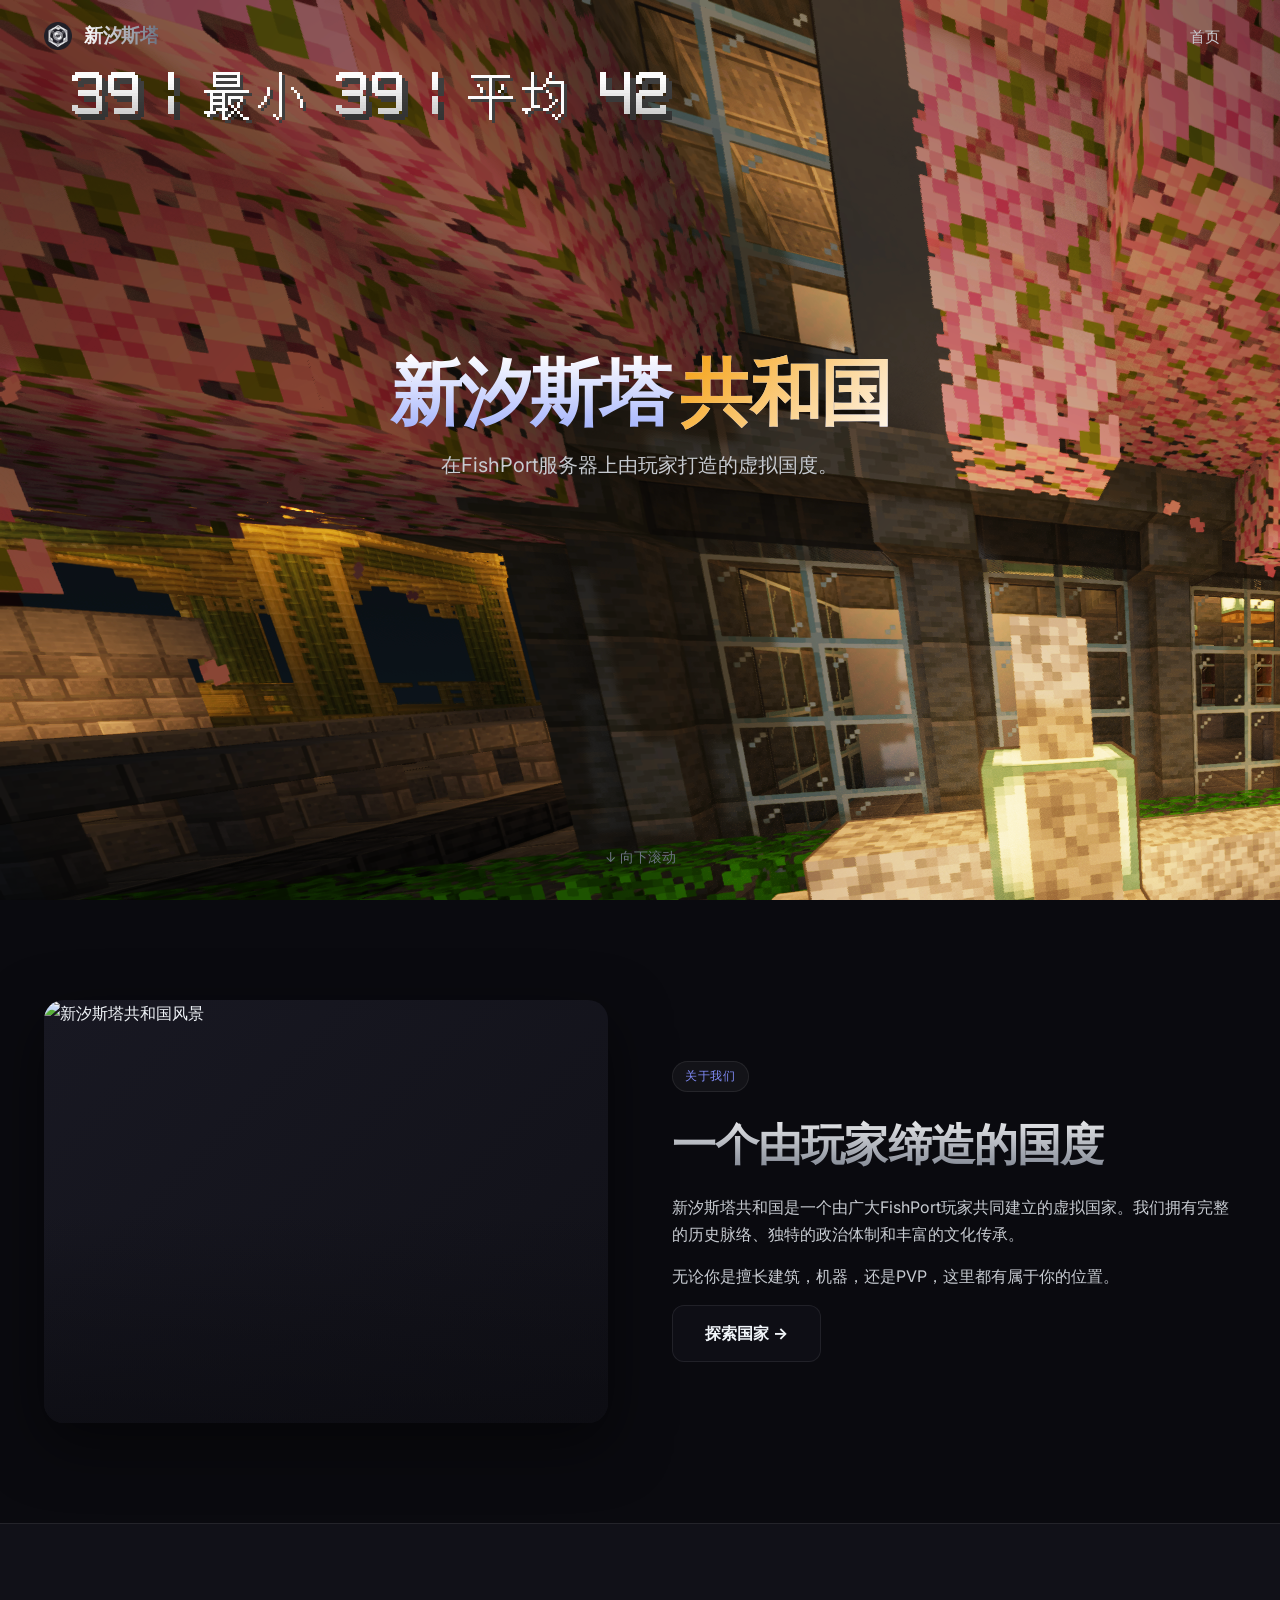
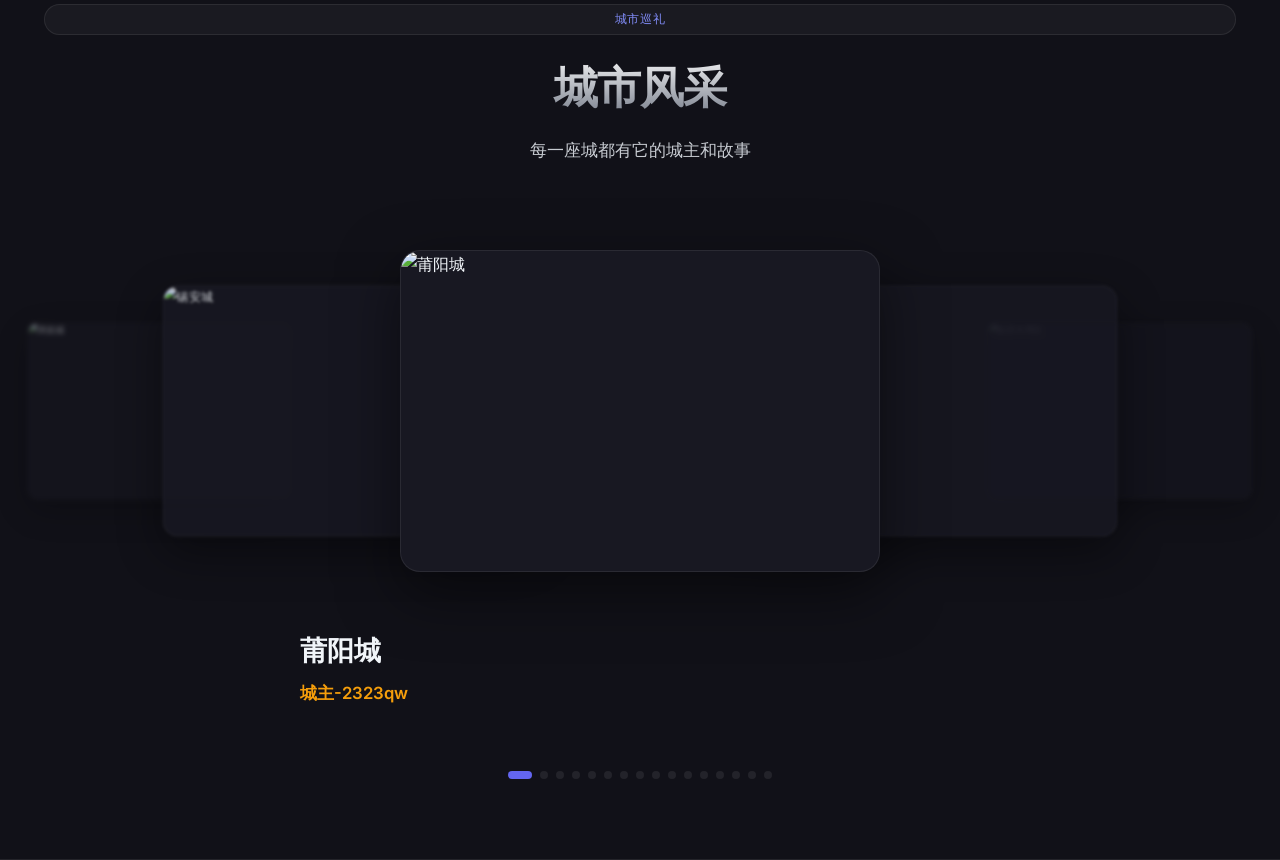
==== index.html @ 824693fc "UPLOAD 3" ====
<!DOCTYPE html>
<html lang="zh-CN">
<head>
  <meta charset="UTF-8">
  <meta name="viewport" content="width=device-width, initial-scale=1.0">
  <title>新汐斯塔共和国 | FishPort 服务器</title>
  <meta name="description" content="FishPort-新汐斯塔共和国 官方网站">
  <link rel="preconnect" href="https://fonts.googleapis.com">
  <link rel="preconnect" href="https://fonts.gstatic.com" crossorigin>
  <link href="https://fonts.googleapis.com/css2?family=Inter:wght@400;500;600;700;800;900&display=swap" rel="stylesheet">
  <link rel="stylesheet" href="assets/css/style.css">
  <link rel="icon" href="/favicon.ico" type="image/x-icon">
  <link rel="apple-touch-icon" href="/favicon.ico">
</head>
<body>

  <nav class="navbar">
    <div class="container">
      <a href="index.html" class="nav-logo">
        <img src="favicon.ico" class="logo-mark" alt="logo" style="width:28px;height:28px;object-fit:contain;background:transparent;border:none;box-shadow:none;border-radius:0;filter:none;display:block;">
        <span class="logo-text">新汐斯塔</span>
      </a>
      <ul class="nav-menu">
        <li><a href="index.html">首页</a></li>
      </ul>
      <button class="nav-toggle" aria-label="菜单">☰</button>
    </div>
  </nav>

  <section class="hero">
    <div class="hero-bg" style="background-image: url('home.png');"></div> <!-- 首页头图为home.png -->
    <div class="hero-content">
      <h1>新汐斯塔 <span class="accent">共和国</span></h1>
      <p>在FishPort服务器上由玩家打造的虚拟国度。</p>
      <div class="hero-actions">
      </div>
    </div>
    <div class="hero-scroll">↓ 向下滚动</div>
  </section>

  <section>
    <div class="container">
      <div class="about-preview">
        <div class="about-visual">
          <img src="2026-03-08_12.05.11.png" alt="新汐斯塔共和国风景" loading="lazy">
        </div>
        <div class="about-content">
          <span class="section-tag">关于我们</span>
          <h2 class="section-title">一个由玩家缔造的国度</h2>
          <p>新汐斯塔共和国是一个由广大FishPort玩家共同建立的虚拟国家。我们拥有完整的历史脉络、独特的政治体制和丰富的文化传承。</p>
          <p>无论你是擅长建筑，机器，还是PVP，这里都有属于你的位置。</p>
          <a href="about.html" class="btn btn-secondary">探索国家 →</a>
        </div>
      </div>
    </div>
  </section>

  <!-- ===== 城市轮播 ===== -->
  <section style="background: var(--bg-2); border-top: 1px solid var(--border); border-bottom: 1px solid var(--border); padding: 80px 0;">
    <div class="container">
      <span class="section-tag" style="display:block; text-align:center;">城市巡礼</span>
      <h2 class="section-title">城市风采</h2>
      <p class="section-subtitle">每一座城都有它的城主和故事</p>
    </div>

    <div id="cityshow">
      <div class="city-stage" id="cityStage"></div>
      <div class="city-info-panel" id="cityInfo"></div>
      <div class="city-dots" id="cityDots"></div>
    </div>
  </section>

  <style>
  #cityshow{position:relative;max-width:1200px;margin:48px auto 0;padding:0 20px;}
  .city-stage{position:relative;height:380px;perspective:1200px;}
  .city-card{
    position:absolute;top:50%;left:50%;
    width:480px;max-width:90%;
    transform-origin:center center;
    transition:transform .55s cubic-bezier(.4,0,.2,1),opacity .55s ease,filter .55s ease;
    border-radius:var(--radius-lg);overflow:hidden;
    border:1px solid var(--border);background:var(--bg-3);
    box-shadow:var(--shadow-lg);opacity:0;pointer-events:none;cursor:pointer;
  }
  .city-card img{width:100%;height:320px;object-fit:cover;display:block;}

  /* 当前居中卡片 */
  .city-card.is-center{left:50%;transform:translate(-50%,-50%) scale(1);opacity:1;z-index:10;pointer-events:auto;filter:none;}
  /* 1 层外 */
  .city-card.is-left1{left:50%;transform:translate(calc(-50% - 290px),-50%) scale(.78);opacity:.85;z-index:4;filter:blur(2px);pointer-events:auto;}
  .city-card.is-right1{left:50%;transform:translate(calc(-50% + 290px),-50%) scale(.78);opacity:.85;z-index:4;filter:blur(2px);pointer-events:auto;}
  /* 2 层外 */
  .city-card.is-left2{left:50%;transform:translate(calc(-50% - 480px),-50%) scale(.55);opacity:.45;z-index:2;filter:blur(5px);pointer-events:auto;}
  .city-card.is-right2{left:50%;transform:translate(calc(-50% + 480px),-50%) scale(.55);opacity:.45;z-index:2;filter:blur(5px);pointer-events:auto;}
  /* 超出视口（隐藏） */
  .city-card.is-far-left{left:50%;transform:translate(calc(-50% - 700px),-50%) scale(.4);opacity:0;z-index:1;filter:blur(8px);pointer-events:none;}
  .city-card.is-far-right{left:50%;transform:translate(calc(-50% + 700px),-50%) scale(.4);opacity:0;z-index:1;filter:blur(8px);pointer-events:none;}

  /* 文字信息面板 */
  .city-info-panel{
    text-align:left;padding:28px 0 8px;min-height:150px;
    transition:opacity .35s ease;max-width:680px;margin:0 auto;
  }
  .city-info-panel.fading{opacity:0;}
  .city-title{font-size:1.7rem;font-weight:800;color:var(--text);}
  .city-lord{margin-top:6px;font-size:1.05rem;color:var(--accent);font-weight:600;}
  .city-desc{margin-top:10px;color:var(--text-2);line-height:1.7;font-size:1rem;}

  .city-dots{display:flex;justify-content:center;gap:8px;margin-top:20px;flex-wrap:wrap;}
  .city-dot{width:8px;height:8px;border-radius:50%;background:var(--border);cursor:pointer;transition:all .25s;border:none;padding:0;}
  .city-dot.active{width:24px;background:var(--primary);border-radius:4px;}

  @media(max-width:768px){
    #cityshow{max-width:100%;padding:0 16px;}
    .city-stage{height:280px;}
    .city-card{width:300px;}
    .city-card img{height:200px;}
    .city-card.is-center{transform:translate(-50%,-50%) scale(1);}
    .city-card.is-left1{transform:translate(calc(-50% - 190px),-50%) scale(.6);}
    .city-card.is-right1{transform:translate(calc(-50% + 190px),-50%) scale(.6);}
    .city-card.is-left2,.city-card.is-right2{opacity:0;}
    .city-title{font-size:1.2rem;}
    .city-info-panel{padding:16px 12px 4px;min-height:120px;}
  }
  </style>

  <script>
    let CITIES;
    CITIES = [
      {
        name: "莆阳城",
        lord: "2323qw",
        img: "Minecraft%20style%20ancient%20Chinese%20riverside%20city%2C%20wooden%20pagodas%2C%20lanterns%20reflecting%20on%20water%2C%20warm%20evening%20light%2C%20cinematic",
        desc: "古朴的水乡之城，木楼倒映河面，灯笼长明不熄。"
      },
      {
        name: "永宁城",
        lord: "yao2233",
        img: "Minecraft%20style%20grand%20stone%20citadel%20on%20plains%2C%20tall%20watchtowers%2C%20banner%20flags%2C%20defensive%20walls%2C%20golden%20hour",
        desc: "平原上的永久要塞，高墙永守，安宁无虞。"
      },
      {
        name: "鮀济大湾区",
        lord: "tychen",
        img: "Minecraft%20style%20modern%20coastal%20megacity%20skyline%2C%20skyscrapers%2C%20harbor%20cranes%2C%20neon%20lights%2C%20night%20view%2C%20futuristic",
        desc: "蛇济湾畔的繁华都市群，贸易与科技交汇之地。"
      },
      {
        name: "琉球首里城",
        lord: "tpoak",
        img: "Minecraft%20style%20Okinawan%20castle%20on%20hill%2C%20red%20roofs%2C%20tropical%20palms%2C%20ocean%20view%2C%20sunset%2C%20serene",
        desc: "海岛山丘上的琉球古王城，红瓦绿椰，碧海蓝天。"
      },
      {
        name: "安西自由城",
        lord: "sun123321",
        img: "Minecraft%20style%20desert%20oasis%20trading%20city%2C%20sandstone%20buildings%2C%20market%20stalls%2C%20camels%2C%20palm%20trees%2C%20warm%20sun",
        desc: "大漠绿洲中的自由商贸城，八方商旅汇聚之所。"
      },
      {
        name: "阿穆尔生命制药公司",
        lord: "HinzaG",
        img: "Minecraft%20style%20futuristic%20pharma%20lab%20complex%2C%20glowing%20green%20tubes%2C%20glass%20domes%2C%20potion%20brewing%2C%20science%20facility",
        desc: "以生命科学为核心的制药巨头总部， potions 与药剂的生产中心。"
      },
      {
        name: "断荒城",
        lord: "cyr20041009",
        img: "Minecraft%20style%20frontier%20outpost%20in%20badlands%2C%20mesa%20plateau%2C%20rough%20wooden%20fort%2C%20dusty%20wasteland%2C%20harsh%20sun",
        desc: "荒原尽头的前哨之城，断壁残垣中铸就新生。"
      },
      {
        name: "新北自治区",
        lord: "opzc",
        img: "Minecraft%20style%20snowy%20taiga%20settlement%2C%20spruce%20log%20cabins%2C%20frozen%20river%2C%20northern%20lights%2C%20cozy%20smoke",
        desc: "北境针叶林中的自治聚落，冰雪与炉火共存。"
      },
      {
        name: "闽海城",
        lord: "yueyuezia",
        img: "Minecraft%20style%20coastal%20Chinese%20fishing%20city%2C%20terraced%20houses%2C%20fishing%20boats%2C%20sea%20breeze%2C%20morning%20mist%2C%20peaceful",
        desc: "面朝大海的渔港之城，晨雾中千帆竞发。"
      },
      {
        name: "潮汐城",
        lord: "lucas",
        img: "Minecraft%20style%20medieval%20coastal%20city%20at%20sunset%2C%20harbor%20with%20ships%2C%20tides%20and%20golden%20light%2C%20cinematic",
        desc: "临海而建，潮汐涨落间见证商贸繁华的港口之城。"
      },
      {
        name: "晋泉",
        lord: "Achillesrtydy",
        img: "Minecraft%20style%20ancient%20spring%20city%2C%20stone%20fountains%2C%20clear%20water%20channels%2C%20old%20town%20alleys%2C%20peaceful%20courtyard",
        desc: "泉水潺潺的古城，石渠穿巷，清流绕户。"
      },
      {
        name: "闽州城",
        lord: "ZBook",
        img: "Minecraft%20style%20walled%20Chinese%20provincial%20capital%2C%20grand%20gates%2C%20tile%20roofs%2C%20busy%20streets%2C%20bustling%20market",
        desc: "闽地州府，城墙巍峨，市井繁华。"
      },
      {
        name: "福宁城",
        lord: "tomato",
        img: "Minecraft%20style%20fortified%20hilltop%20town%2C%20stone%20walls%2C%20watch%20fires%2C%20valley%20below%2C%20defensive%20keep%2C%20dusk",
        desc: "山丘上的宁静堡垒，守望山谷的据点。"
      },
      {
        name: "熊孩子大联盟",
        lord: "BVVD",
        img: "Minecraft%20style%20chaotic%20colorful%20playground%20city%2C%20rainbow%20blocks%2C%20wild%20builds%2C%20prank%20machines%2C%20fun%20and%20messy%2C%20vibrant",
        desc: "熊孩子们的乐园，混乱与创意并存的自由之地。"
      },
      {
        name: "津岚城",
        lord: "aKr_1437",
        img: "Minecraft%20style%20misty%20mountain%20town%20with%20waterfalls%20and%20rivers%2C%20floating%20fog%2C%20lush%20green%20valley%2C%20serene",
        desc: "山岚水雾环绕的水陆枢纽，渔歌与商船在此交织。"
      },
      {
        name: "锡安城",
        lord: "jingfeng553",
        img: "Minecraft%20style%20holy%20city%20on%20mountain%2C%20white%20stone%20temples%2C%20golden%20light%20from%20heaven%2C%20sacred%20atmosphere%2C%20divine",
        desc: "圣山之上的锡安圣城，白石神殿金光笼罩。"
      }
    ];

  const IMG = "https://trae-api-cn.mchost.guru/api/ide/v1/text_to_image?prompt=";
  let cityIdx = 0, cityTimer = null;

  function buildCities(){
    const stage = document.getElementById('cityStage');
    const dots = document.getElementById('cityDots');
    stage.innerHTML = CITIES.map((c,i) => `
      <div class="city-card" data-idx="${i}">
        <img src="${IMG}${c.img}&image_size=landscape_4_3" alt="${c.name}" loading="lazy">
      </div>`).join('');
    dots.innerHTML = CITIES.map((_,i)=>`<button class="city-dot${i===0?' active':''}" onclick="cityGo(${i})" aria-label="城市${i+1}"></button>`).join('');

    // 点击卡片切换：左卡→上一张，右卡→下一张，中心卡不响应
    stage.querySelectorAll('.city-card').forEach(card => {
      card.addEventListener('click', () => {
        const idx = Number(card.dataset.idx);
        let off = idx - cityIdx;
        const n = CITIES.length;
        if(off > n/2) off -= n;
        if(off < -n/2) off += n;
        if(off === 0) return; // 点击中心卡无动作
        citySlide(off < 0 ? -1 : 1);
      });
    });

    updateCity();
  }

  function updateCity(){
    const n = CITIES.length;
    document.querySelectorAll('.city-card').forEach((card,i) => {
      let off = i - cityIdx;
      if(off > n/2) off -= n;
      if(off < -n/2) off += n;
      card.className = 'city-card';
      if(off === 0) card.classList.add('is-center');
      else if(off === -1) card.classList.add('is-left1');
      else if(off === 1) card.classList.add('is-right1');
      else if(off === -2) card.classList.add('is-left2');
      else if(off === 2) card.classList.add('is-right2');
      else if(off < -2) card.classList.add('is-far-left');
      else if(off > 2) card.classList.add('is-far-right');
    });
    document.querySelectorAll('.city-dot').forEach((d,i)=>d.classList.toggle('active', i===cityIdx));

    const panel = document.getElementById('cityInfo');
    const c = CITIES[cityIdx];
    panel.classList.add('fading');
    setTimeout(() => {
      panel.innerHTML = `
        <div class="city-title">${c.name}</div>
        <div class="city-lord">城主-${c.lord}</div>`;
      panel.classList.remove('fading');
    }, 180);
  }

  function citySlide(dir){
    cityIdx = (cityIdx + dir + CITIES.length) % CITIES.length;
    updateCity();
    resetCityTimer();
  }

  function cityGo(i){
    cityIdx = i;
    updateCity();
    resetCityTimer();
  }

  function autoCity(){
    cityIdx = (cityIdx + 1) % CITIES.length;
    updateCity();
  }

  function resetCityTimer(){
    if(cityTimer) clearInterval(cityTimer);
    cityTimer = setInterval(autoCity, 4500);
  }

  // 触摸滑动
  let touchStartX = 0;
  document.getElementById('cityStage').addEventListener('touchstart', e => {
    touchStartX = e.touches[0].clientX;
  });
  document.getElementById('cityStage').addEventListener('touchend', e => {
    const dx = e.changedTouches[0].clientX - touchStartX;
    if(Math.abs(dx) > 40) citySlide(dx > 0 ? -1 : 1);
  });

  buildCities();
  resetCityTimer();
  </script>

</body>
</html>
---- assets/css/style.css ----
/* ===== 现代设计系统 ===== */
:root {
  --primary: #6366f1;
  --primary-dark: #4f46e5;
  --primary-light: #818cf8;
  --accent: #f59e0b;
  --accent-light: #fbbf24;
  --success: #10b981;
  --danger: #ef4444;

  --bg: #0a0a0f;
  --bg-2: #111118;
  --bg-3: #181822;
  --surface: rgba(255, 255, 255, 0.04);
  --surface-hover: rgba(255, 255, 255, 0.07);
  --border: rgba(255, 255, 255, 0.08);
  --border-hover: rgba(255, 255, 255, 0.15);

  --text: #f1f5f9;
  --text-2: #c7cbd1;
  --text-muted: #6b7280;

  --glass: rgba(17, 17, 24, 0.75);
  --glass-strong: rgba(17, 17, 24, 0.9);

  --radius-sm: 6px;
  --radius: 12px;
  --radius-lg: 20px;
  --radius-xl: 28px;

  --shadow-sm: 0 2px 8px rgba(0, 0, 0, 0.3);
  --shadow: 0 8px 32px rgba(0, 0, 0, 0.4);
  --shadow-lg: 0 20px 60px rgba(0, 0, 0, 0.5);
  --shadow-glow: 0 0 40px rgba(99, 102, 241, 0.3);

  --max-w: 1240px;
}

/* ===== 基础 ===== */
*, *::before, *::after { box-sizing: border-box; margin: 0; padding: 0; }
html { scroll-behavior: smooth; scroll-padding-top: 80px; }
body {
  font-family: 'Inter', -apple-system, BlinkMacSystemFont, 'Segoe UI', 'PingFang SC',
               'Microsoft YaHei', sans-serif;
  background: var(--bg);
  color: var(--text);
  line-height: 1.65;
  overflow-x: hidden;
  -webkit-font-smoothing: antialiased;
}
a { color: inherit; text-decoration: none; transition: color 0.2s; }
img { max-width: 100%; display: block; }
ul, ol { list-style: none; }
button { font-family: inherit; cursor: pointer; border: none; background: none; color: inherit; }

/* ===== 动态背景 ===== */
body::before {
  content: '';
  position: fixed;
  inset: 0;
  background:
    radial-gradient(ellipse 80% 50% at 20% 0%, rgba(99, 102, 241, 0.12) 0%, transparent 60%),
    radial-gradient(ellipse 60% 40% at 80% 100%, rgba(245, 158, 11, 0.08) 0%, transparent 60%),
    radial-gradient(ellipse 50% 50% at 50% 50%, rgba(16, 185, 129, 0.05) 0%, transparent 70%);
  pointer-events: none;
  z-index: 0;
}

/* ===== 滚动条 ===== */
::-webkit-scrollbar { width: 8px; }
::-webkit-scrollbar-track { background: var(--bg-2); }
::-webkit-scrollbar-thumb { background: var(--border); border-radius: 4px; }
::-webkit-scrollbar-thumb:hover { background: var(--text-muted); }

/* ===== 容器 ===== */
.container { max-width: var(--max-w); margin: 0 auto; padding: 0 24px; position: relative; z-index: 1; }

/* ===== 导航栏 ===== */
.navbar {
  position: fixed;
  top: 0; left: 0; right: 0;
  z-index: 100;
  transition: all 0.3s;
}
.navbar.scrolled {
  background: var(--glass-strong);
  backdrop-filter: blur(20px) saturate(180%);
  -webkit-backdrop-filter: blur(20px) saturate(180%);
  border-bottom: 1px solid var(--border);
}
.navbar .container {
  display: flex;
  align-items: center;
  justify-content: space-between;
  height: 72px;
}
.nav-logo {
  display: flex;
  align-items: center;
  gap: 12px;
  font-size: 1.2rem;
  font-weight: 800;
  color: var(--text);
  letter-spacing: -0.02em;
}
.nav-logo .logo-mark {
  width: 36px; height: 36px;
  background: linear-gradient(135deg, var(--primary), var(--accent));
  border-radius: var(--radius-sm);
  display: flex; align-items: center; justify-content: center;
  font-size: 1.1rem;
  box-shadow: 0 4px 12px rgba(99, 102, 241, 0.4);
}
.nav-logo .logo-text { background: linear-gradient(90deg, #fff, var(--text-muted)); -webkit-background-clip: text; -webkit-text-fill-color: transparent; }
.nav-menu { display: flex; gap: 4px; align-items: center; }
.nav-menu a {
  position: relative;
  padding: 8px 16px;
  border-radius: var(--radius-sm);
  font-size: 0.92rem;
  font-weight: 500;
  color: var(--text-2);
  transition: all 0.2s;
}
.nav-menu a:hover { color: var(--text); background: var(--surface); }
.nav-menu a.active { color: var(--text); background: var(--surface); }
.nav-menu a.active::after {
  content: ''; position: absolute; bottom: 2px; left: 50%; transform: translateX(-50%);
  width: 20px; height: 2px; background: var(--accent); border-radius: 1px;
}
.nav-cta {
  padding: 8px 20px;
  border-radius: var(--radius-sm);
  background: linear-gradient(135deg, var(--primary), var(--primary-dark));
  color: #fff;
  font-weight: 600;
  font-size: 0.9rem;
  transition: all 0.2s;
  box-shadow: 0 4px 14px rgba(99, 102, 241, 0.35);
}
.nav-cta:hover { transform: translateY(-1px); box-shadow: 0 6px 20px rgba(99, 102, 241, 0.5); }
.nav-toggle { display: none; font-size: 1.4rem; color: var(--text); padding: 8px; }

/* ===== Hero ===== */
.hero {
  position: relative;
  min-height: 100vh;
  display: flex;
  align-items: center;
  justify-content: center;
  overflow: hidden;
  padding-top: 72px;
}
.hero-bg {
  position: absolute; inset: 0;
  background:
    linear-gradient(180deg, rgba(10, 10, 15, 0.3) 0%, rgba(10, 10, 15, 0.85) 100%),
    url("../2026-08-03_15.04.33.png") center/cover no-repeat;
  filter: saturate(1.1);
}
.hero-content {
  position: relative;
  max-width: 900px;
  padding: 60px 24px;
  text-align: center;
}
.hero-badge {
  display: inline-flex;
  align-items: center;
  gap: 6px;
  padding: 6px 14px;
  background: var(--glass);
  backdrop-filter: blur(10px);
  border: 1px solid var(--border);
  border-radius: 100px;
  font-size: 0.82rem;
  color: var(--text-2);
  margin-bottom: 28px;
}
.hero-badge .dot {
  width: 6px; height: 6px; border-radius: 50%;
  background: var(--success);
  box-shadow: 0 0 8px var(--success);
  animation: pulse 2s infinite;
}
@keyframes pulse { 0%, 100% { opacity: 1; } 50% { opacity: 0.5; } }

.hero h1 {
  font-size: clamp(2.5rem, 6vw, 4.5rem);
  font-weight: 900;
  letter-spacing: -0.03em;
  line-height: 1.05;
  margin-bottom: 20px;
  background: linear-gradient(180deg, #fff 0%, #a5b4fc 100%);
  -webkit-background-clip: text;
  -webkit-text-fill-color: transparent;
  background-clip: text;
}
.hero h1 .accent { background: linear-gradient(135deg, var(--accent), #fff7ed); -webkit-background-clip: text; -webkit-text-fill-color: transparent; }
.hero p {
  font-size: clamp(1.05rem, 2vw, 1.25rem);
  color: var(--text-2);
  max-width: 600px;
  margin: 0 auto 36px;
}
.hero-actions { display: flex; gap: 14px; justify-content: center; flex-wrap: wrap; }
.btn {
  display: inline-flex;
  align-items: center;
  gap: 8px;
  padding: 14px 32px;
  border-radius: var(--radius);
  font-weight: 700;
  font-size: 1rem;
  transition: all 0.25s;
  cursor: pointer;
  border: none;
  text-decoration: none;
}
.btn-primary {
  background: linear-gradient(135deg, var(--accent), #f97316);
  color: #1a1a2e;
  box-shadow: 0 6px 24px rgba(245, 158, 11, 0.35);
}
.btn-primary:hover { transform: translateY(-2px); box-shadow: 0 10px 32px rgba(245, 158, 11, 0.5); color: #1a1a2e; }
.btn-secondary {
  background: var(--glass);
  backdrop-filter: blur(10px);
  color: var(--text);
  border: 1px solid var(--border);
}
.btn-secondary:hover { background: var(--surface); border-color: var(--border-hover); color: var(--text); }

.hero-scroll {
  position: absolute;
  bottom: 32px; left: 50%; transform: translateX(-50%);
  color: var(--text-muted);
  font-size: 0.85rem;
  animation: bounce 2s infinite;
}
@keyframes bounce { 0%, 100% { transform: translateX(-50%) translateY(0); } 50% { transform: translateX(-50%) translateY(8px); } }

/* ===== Section 通用 ===== */
section { padding: 100px 0; position: relative; }
.section-title {
  text-align: center;
  font-size: clamp(1.75rem, 4vw, 2.75rem);
  font-weight: 800;
  letter-spacing: -0.02em;
  margin-bottom: 14px;
  background: linear-gradient(180deg, #fff, var(--text-muted));
  -webkit-background-clip: text;
  -webkit-text-fill-color: transparent;
  background-clip: text;
}
.section-subtitle {
  text-align: center;
  color: var(--text-2);
  max-width: 600px;
  margin: 0 auto 56px;
  font-size: 1.05rem;
}
.section-tag {
  display: inline-block;
  padding: 4px 12px;
  background: var(--surface);
  border: 1px solid var(--border);
  border-radius: 100px;
  font-size: 0.78rem;
  color: var(--primary-light);
  text-transform: uppercase;
  letter-spacing: 0.05em;
  margin-bottom: 16px;
}

/* ===== 特色卡片 ===== */
.features-grid {
  display: grid;
  grid-template-columns: repeat(auto-fit, minmax(300px, 1fr));
  gap: 20px;
}
.feature-card {
  background: var(--glass);
  backdrop-filter: blur(12px);
  border: 1px solid var(--border);
  border-radius: var(--radius-lg);
  padding: 36px 28px;
  text-align: left;
  transition: all 0.35s cubic-bezier(0.4, 0, 0.2, 1);
  position: relative;
  overflow: hidden;
}
.feature-card::before {
  content: '';
  position: absolute;
  inset: 0;
  border-radius: inherit;
  padding: 1px;
  background: linear-gradient(135deg, transparent 50%, rgba(99, 102, 241, 0.3) 50%);
  -webkit-mask: linear-gradient(#fff 0 0) content-box, linear-gradient(#fff 0 0);
  mask: linear-gradient(#fff 0 0) content-box, linear-gradient(#fff 0 0);
  -webkit-mask-composite: xor;
  mask-composite: exclude;
  opacity: 0;
  transition: opacity 0.35s;
}
.feature-card:hover { transform: translateY(-4px); border-color: var(--border-hover); box-shadow: var(--shadow-lg); }
.feature-card:hover::before { opacity: 1; }
.feature-icon {
  width: 56px; height: 56px;
  background: linear-gradient(135deg, rgba(99, 102, 241, 0.2), rgba(245, 158, 11, 0.15));
  border: 1px solid var(--border);
  border-radius: var(--radius);
  display: flex; align-items: center; justify-content: center;
  font-size: 1.6rem;
  margin-bottom: 20px;
}
.feature-card h3 { font-size: 1.2rem; margin-bottom: 10px; font-weight: 700; }
.feature-card p { color: var(--text-2); font-size: 0.93rem; line-height: 1.6; }

/* ===== 国家简介 ===== */
.about-preview {
  display: grid;
  grid-template-columns: 1fr 1fr;
  gap: 64px;
  align-items: center;
}
.about-visual {
  position: relative;
  border-radius: var(--radius-lg);
  overflow: hidden;
  box-shadow: var(--shadow-lg);
  aspect-ratio: 4/3;
  background: linear-gradient(135deg, var(--bg-3), var(--bg-2));
}
.about-visual img { width: 100%; height: 100%; object-fit: cover; }
.about-visual::after {
  content: '';
  position: absolute;
  inset: 0;
  background: linear-gradient(180deg, transparent 50%, rgba(10, 10, 15, 0.6) 100%);
}
.about-content .section-title { text-align: left; }
.about-content .section-tag { margin-bottom: 16px; }
.about-content p { color: var(--text-2); margin-bottom: 16px; font-size: 1rem; }

/* ===== 统计 ===== */
.stats-section {
  background: var(--bg-2);
  border-top: 1px solid var(--border);
  border-bottom: 1px solid var(--border);
}
.stats-grid {
  display: grid;
  grid-template-columns: repeat(auto-fit, minmax(200px, 1fr));
  gap: 32px;
  text-align: center;
}
.stat-item { padding: 20px; }
.stat-number {
  font-size: 3rem;
  font-weight: 900;
  letter-spacing: -0.03em;
  background: linear-gradient(135deg, var(--accent-light), var(--accent));
  -webkit-background-clip: text;
  -webkit-text-fill-color: transparent;
  background-clip: text;
}
.stat-label { color: var(--text-muted); margin-top: 4px; font-size: 0.95rem; }

/* ===== 页面 Hero (子页) ===== */
.page-hero {
  padding: 160px 0 80px;
  text-align: center;
  position: relative;
  overflow: hidden;
  background: linear-gradient(180deg, var(--bg-2) 0%, var(--bg) 100%);
}
.page-hero::before {
  content: '';
  position: absolute;
  top: 0; left: 50%; transform: translateX(-50%);
  width: 800px; height: 400px;
  background: radial-gradient(ellipse, rgba(99, 102, 241, 0.15) 0%, transparent 70%);
  pointer-events: none;
}
.page-hero h1 {
  font-size: clamp(2rem, 5vw, 3.25rem);
  font-weight: 900;
  letter-spacing: -0.03em;
  margin-bottom: 14px;
  background: linear-gradient(180deg, #fff, var(--text-muted));
  -webkit-background-clip: text;
  -webkit-text-fill-color: transparent;
  background-clip: text;
}
.page-hero p { color: var(--text-2); font-size: 1.1rem; max-width: 560px; margin: 0 auto; }

/* ===== 内容区 ===== */
.content-section { padding: 80px 0; }
.content-section h2 {
  font-size: 1.75rem;
  margin: 40px 0 16px;
  font-weight: 800;
  letter-spacing: -0.02em;
  display: flex;
  align-items: center;
  gap: 12px;
}
.content-section h2 .icon { font-size: 1.5rem; }
.content-section h2:first-child { margin-top: 0; }
.content-section p { color: var(--text-2); margin-bottom: 12px; font-size: 1rem; }
.content-section ul { margin: 12px 0; padding-left: 20px; }
.content-section ul li { list-style: disc; color: var(--text-2); margin-bottom: 8px; padding-left: 4px; }

.callout {
  padding: 20px 24px;
  background: var(--glass);
  backdrop-filter: blur(10px);
  border: 1px solid var(--border);
  border-left: 3px solid var(--accent);
  border-radius: var(--radius);
  margin: 24px 0;
}
.callout strong { color: var(--text); }

/* ===== 信息表 ===== */
.info-table {
  background: var(--glass);
  backdrop-filter: blur(12px);
  border: 1px solid var(--border);
  border-radius: var(--radius-lg);
  overflow: hidden;
  margin: 28px 0;
}
.info-table .row {
  display: grid;
  grid-template-columns: 180px 1fr;
  border-bottom: 1px solid var(--border);
}
.info-table .row:last-child { border-bottom: none; }
.info-table .label {
  padding: 18px 24px;
  font-weight: 600;
  color: var(--text);
  background: var(--surface);
  font-size: 0.95rem;
}
.info-table .value { padding: 18px 24px; color: var(--text-2); }
.info-table .value code {
  background: var(--bg-3);
  padding: 2px 10px;
  border-radius: 6px;
  color: var(--accent-light);
  font-family: 'JetBrains Mono', Consolas, Monaco, monospace;
  font-size: 0.9rem;
}
.copy-btn {
  background: var(--primary);
  color: #fff;
  border: none;
  padding: 4px 12px;
  border-radius: 6px;
  font-size: 0.8rem;
  cursor: pointer;
  margin-left: 10px;
  transition: all 0.2s;
  font-weight: 600;
}
.copy-btn:hover { background: var(--primary-dark); }

/* ===== mod 卡片 ===== */
.mod-list {
  display: grid;
  grid-template-columns: repeat(auto-fill, minmax(280px, 1fr));
  gap: 16px;
  margin: 24px 0;
}
.mod-item {
  background: var(--glass);
  backdrop-filter: blur(10px);
  border: 1px solid var(--border);
  border-radius: var(--radius);
  padding: 18px 22px;
  transition: all 0.25s;
}
.mod-item:hover { border-color: var(--border-hover); transform: translateY(-2px); }
.mod-name { font-weight: 700; margin-bottom: 4px; color: var(--text); }
.mod-desc { font-size: 0.88rem; color: var(--text-muted); }

/* ===== 地图卡片 ===== */
.maps-grid {
  display: grid;
  grid-template-columns: repeat(auto-fill, minmax(320px, 1fr));
  gap: 24px;
  margin: 32px 0;
}
.map-card {
  background: var(--glass);
  backdrop-filter: blur(10px);
  border: 1px solid var(--border);
  border-radius: var(--radius-lg);
  overflow: hidden;
  transition: all 0.3s cubic-bezier(0.4, 0, 0.2, 1);
}
.map-card:hover { transform: translateY(-6px); border-color: var(--border-hover); box-shadow: var(--shadow-lg); }
.map-thumb {
  height: 200px;
  background: linear-gradient(135deg, var(--bg-3), var(--bg-2));
  display: flex; align-items: center; justify-content: center;
  font-size: 4rem;
  position: relative;
}
.map-thumb::after {
  content: '';
  position: absolute; inset: 0;
  background: linear-gradient(180deg, transparent 60%, rgba(0, 0, 0, 0.4) 100%);
}
.map-info { padding: 18px 22px; }
.map-info h3 { font-size: 1.1rem; margin-bottom: 8px; }
.map-meta { display: flex; gap: 16px; font-size: 0.82rem; color: var(--text-muted); margin-bottom: 6px; }
.map-desc { font-size: 0.9rem; color: var(--text-2); }

/* ===== 步骤 ===== */
.steps { counter-reset: step; margin: 32px 0; }
.step {
  position: relative;
  padding: 28px 28px 28px 92px;
  background: var(--glass);
  backdrop-filter: blur(10px);
  border: 1px solid var(--border);
  border-radius: var(--radius-lg);
  margin-bottom: 16px;
  transition: all 0.25s;
}
.step:hover { border-color: var(--border-hover); }
.step::before {
  counter-increment: step;
  content: counter(step);
  position: absolute;
  left: 24px; top: 50%; transform: translateY(-50%);
  width: 44px; height: 44px;
  background: linear-gradient(135deg, var(--primary), var(--primary-dark));
  color: #fff;
  border-radius: 50%;
  display: flex; align-items: center; justify-content: center;
  font-weight: 800;
  font-size: 1.15rem;
  box-shadow: 0 4px 14px rgba(99, 102, 241, 0.35);
}
.step h3 { margin-bottom: 8px; font-size: 1.1rem; }
.step p { color: var(--text-2); font-size: 0.95rem; }
.step code {
  background: var(--bg-3);
  padding: 2px 10px;
  border-radius: 6px;
  color: var(--accent-light);
  font-family: 'JetBrains Mono', Consolas, monospace;
  font-size: 0.88rem;
}

/* ===== 联系卡片 ===== */
.contact-grid {
  display: grid;
  grid-template-columns: repeat(auto-fit, minmax(220px, 1fr));
  gap: 16px;
  margin: 32px 0;
}
.contact-card {
  background: var(--glass);
  backdrop-filter: blur(10px);
  border: 1px solid var(--border);
  border-radius: var(--radius-lg);
  padding: 28px 24px;
  text-align: center;
  transition: all 0.25s;
}
.contact-card:hover { border-color: var(--border-hover); transform: translateY(-3px); box-shadow: var(--shadow); }
.contact-icon {
  width: 56px; height: 56px;
  background: linear-gradient(135deg, rgba(99, 102, 241, 0.2), rgba(245, 158, 11, 0.15));
  border: 1px solid var(--border);
  border-radius: 50%;
  display: flex; align-items: center; justify-content: center;
  font-size: 1.5rem;
  margin: 0 auto 14px;
}
.contact-card h4 { margin-bottom: 4px; font-size: 1rem; }
.contact-card p { color: var(--text-muted); font-size: 0.9rem; }

/* ===== CTA 区 ===== */
.cta-section {
  text-align: center;
  padding: 80px 0;
}
.cta-card {
  background: linear-gradient(135deg, rgba(99, 102, 241, 0.15), rgba(245, 158, 11, 0.1));
  border: 1px solid var(--border);
  border-radius: var(--radius-xl);
  padding: 60px 40px;
  text-align: center;
  position: relative;
  overflow: hidden;
}
.cta-card::before {
  content: '';
  position: absolute;
  top: -50%; left: -50%;
  width: 200%; height: 200%;
  background: radial-gradient(circle, rgba(99, 102, 241, 0.1) 0%, transparent 50%);
  animation: rotate 20s linear infinite;
}
@keyframes rotate { to { transform: rotate(360deg); } }
.cta-card > * { position: relative; }

/* ===== 页脚 ===== */
.footer {
  background: var(--bg-2);
  border-top: 1px solid var(--border);
  padding: 60px 0 24px;
  margin-top: 60px;
}
.footer-grid {
  display: grid;
  grid-template-columns: 2fr 1fr 1fr;
  gap: 40px;
  margin-bottom: 40px;
}
.footer h4 { font-size: 0.95rem; margin-bottom: 14px; color: var(--text); font-weight: 700; }
.footer p { color: var(--text-muted); font-size: 0.9rem; margin-bottom: 6px; }
.footer a { color: var(--text-muted); font-size: 0.9rem; margin-bottom: 8px; display: block; transition: color 0.2s; }
.footer a:hover { color: var(--accent-light); }
.footer-bottom {
  text-align: center;
  padding-top: 24px;
  border-top: 1px solid var(--border);
  color: var(--text-muted);
  font-size: 0.85rem;
}

/* ===== 动画 ===== */
.fade-in { opacity: 0; transform: translateY(30px); transition: opacity 0.8s ease, transform 0.8s ease; }
.fade-in.visible { opacity: 1; transform: translateY(0); }

/* ===== 响应式 ===== */
@media (max-width: 900px) {
  .about-preview { grid-template-columns: 1fr; gap: 32px; }
  .footer-grid { grid-template-columns: 1fr; gap: 28px; }
  .info-table .row { grid-template-columns: 1fr; }
  .info-table .label { padding: 12px 24px; }
}
@media (max-width: 768px) {
  .nav-menu { display: none; position: absolute; top: 72px; left: 0; right: 0; background: var(--glass-strong); backdrop-filter: blur(20px); flex-direction: column; padding: 16px 20px; border-bottom: 1px solid var(--border); }
  .nav-menu.active { display: flex; }
  .nav-toggle { display: block; }
  .nav-cta { display: none; }
  section { padding: 64px 0; }
  .hero { min-height: 90vh; }
  .cta-card { padding: 40px 24px; }
  .stat-number { font-size: 2.25rem; }
}
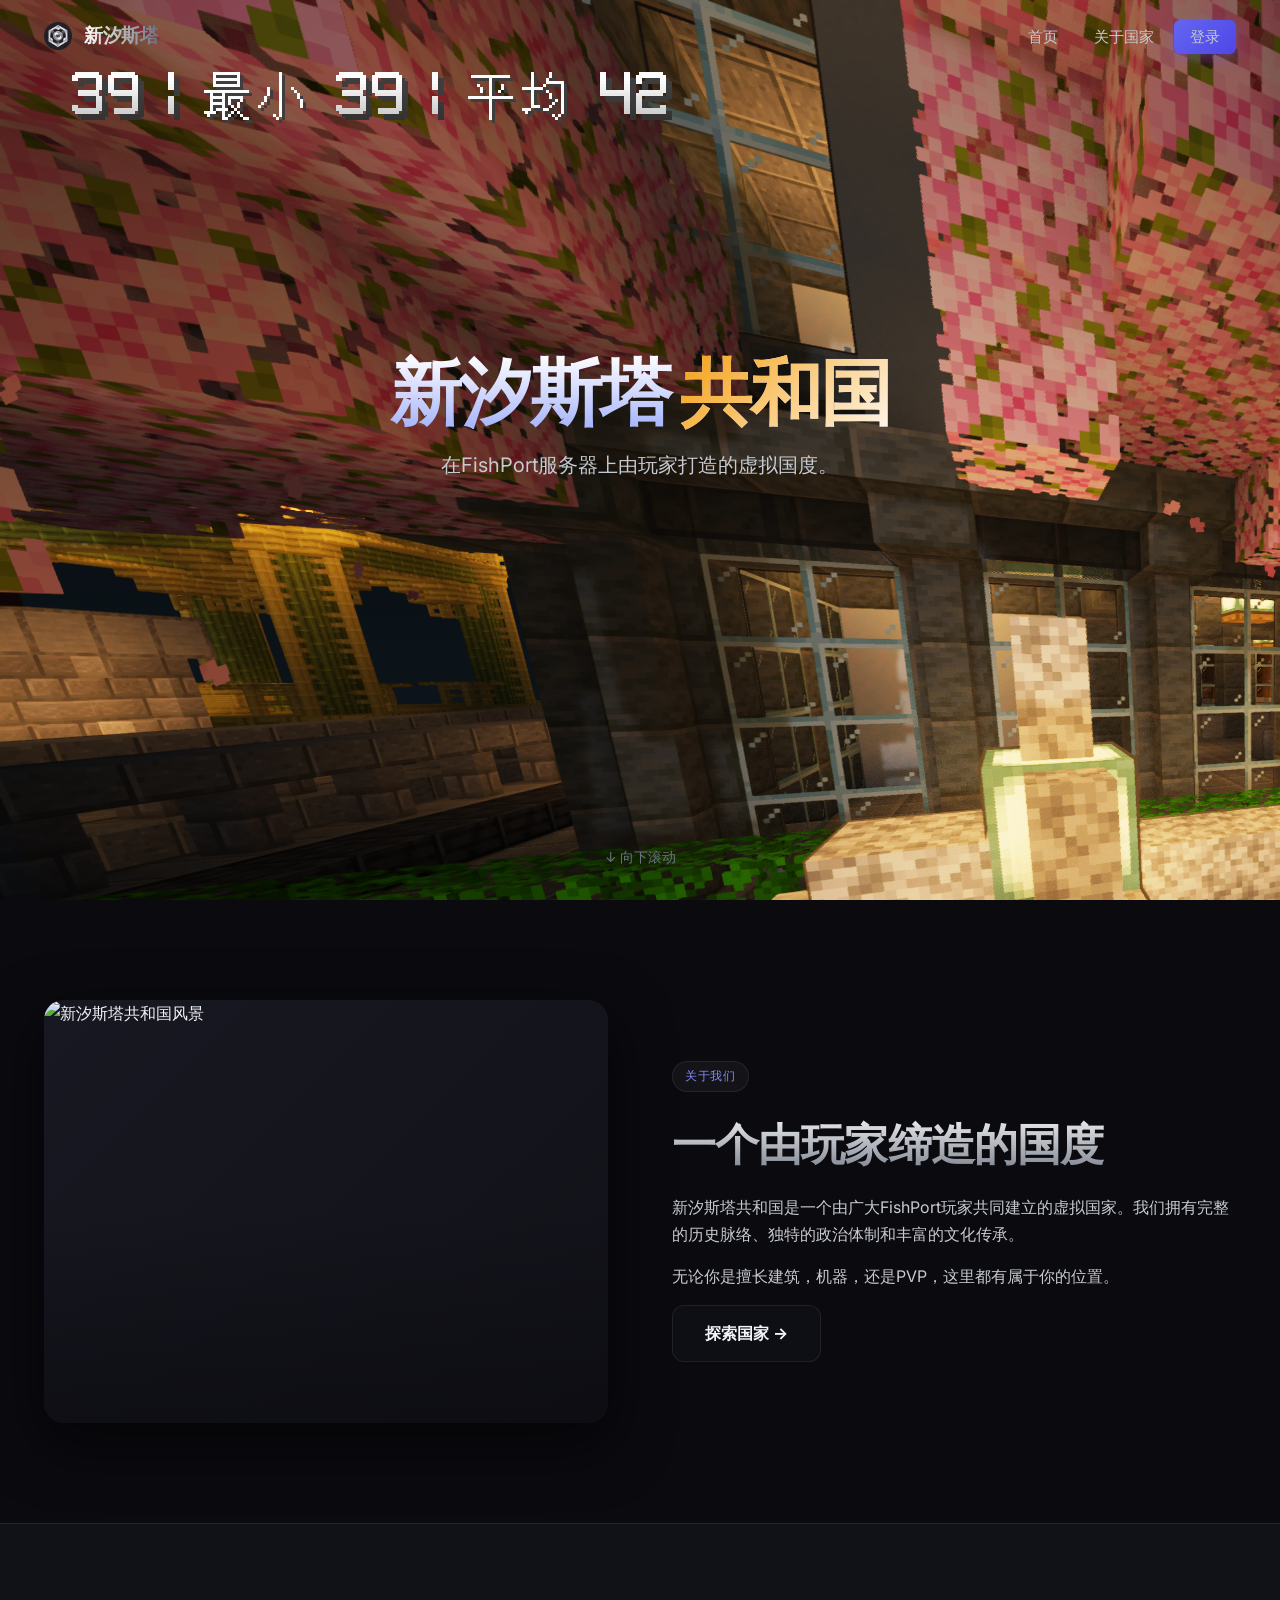
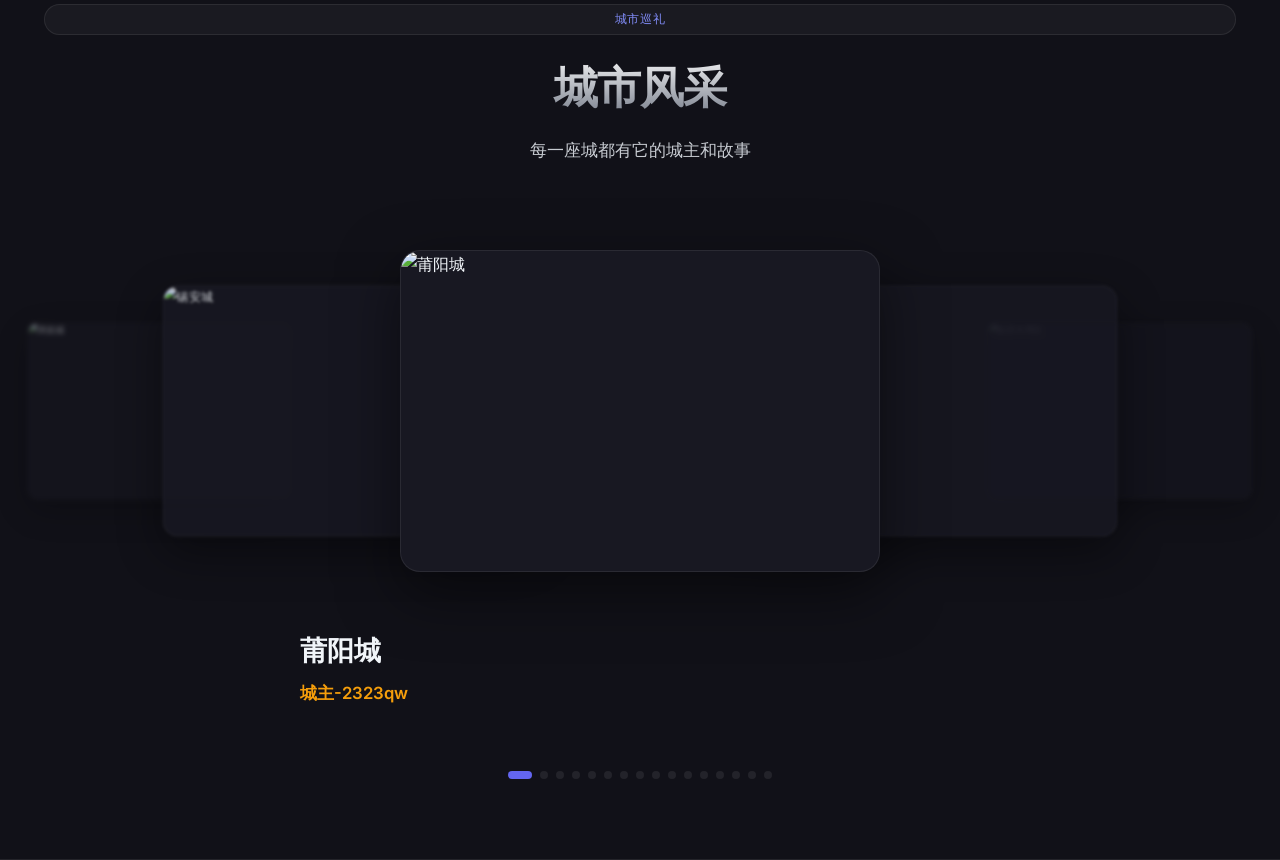
==== commit 439eee01: "UPLOAD 4" ====
--- a/index.html
+++ b/index.html
@@ -22,6 +22,8 @@
       </a>
       <ul class="nav-menu">
         <li><a href="index.html">首页</a></li>
+        <li><a href="about.html">关于国家</a></li>
+        <li><a href="login.html" class="nav-cta">登录</a></li>
       </ul>
       <button class="nav-toggle" aria-label="菜单">☰</button>
     </div>
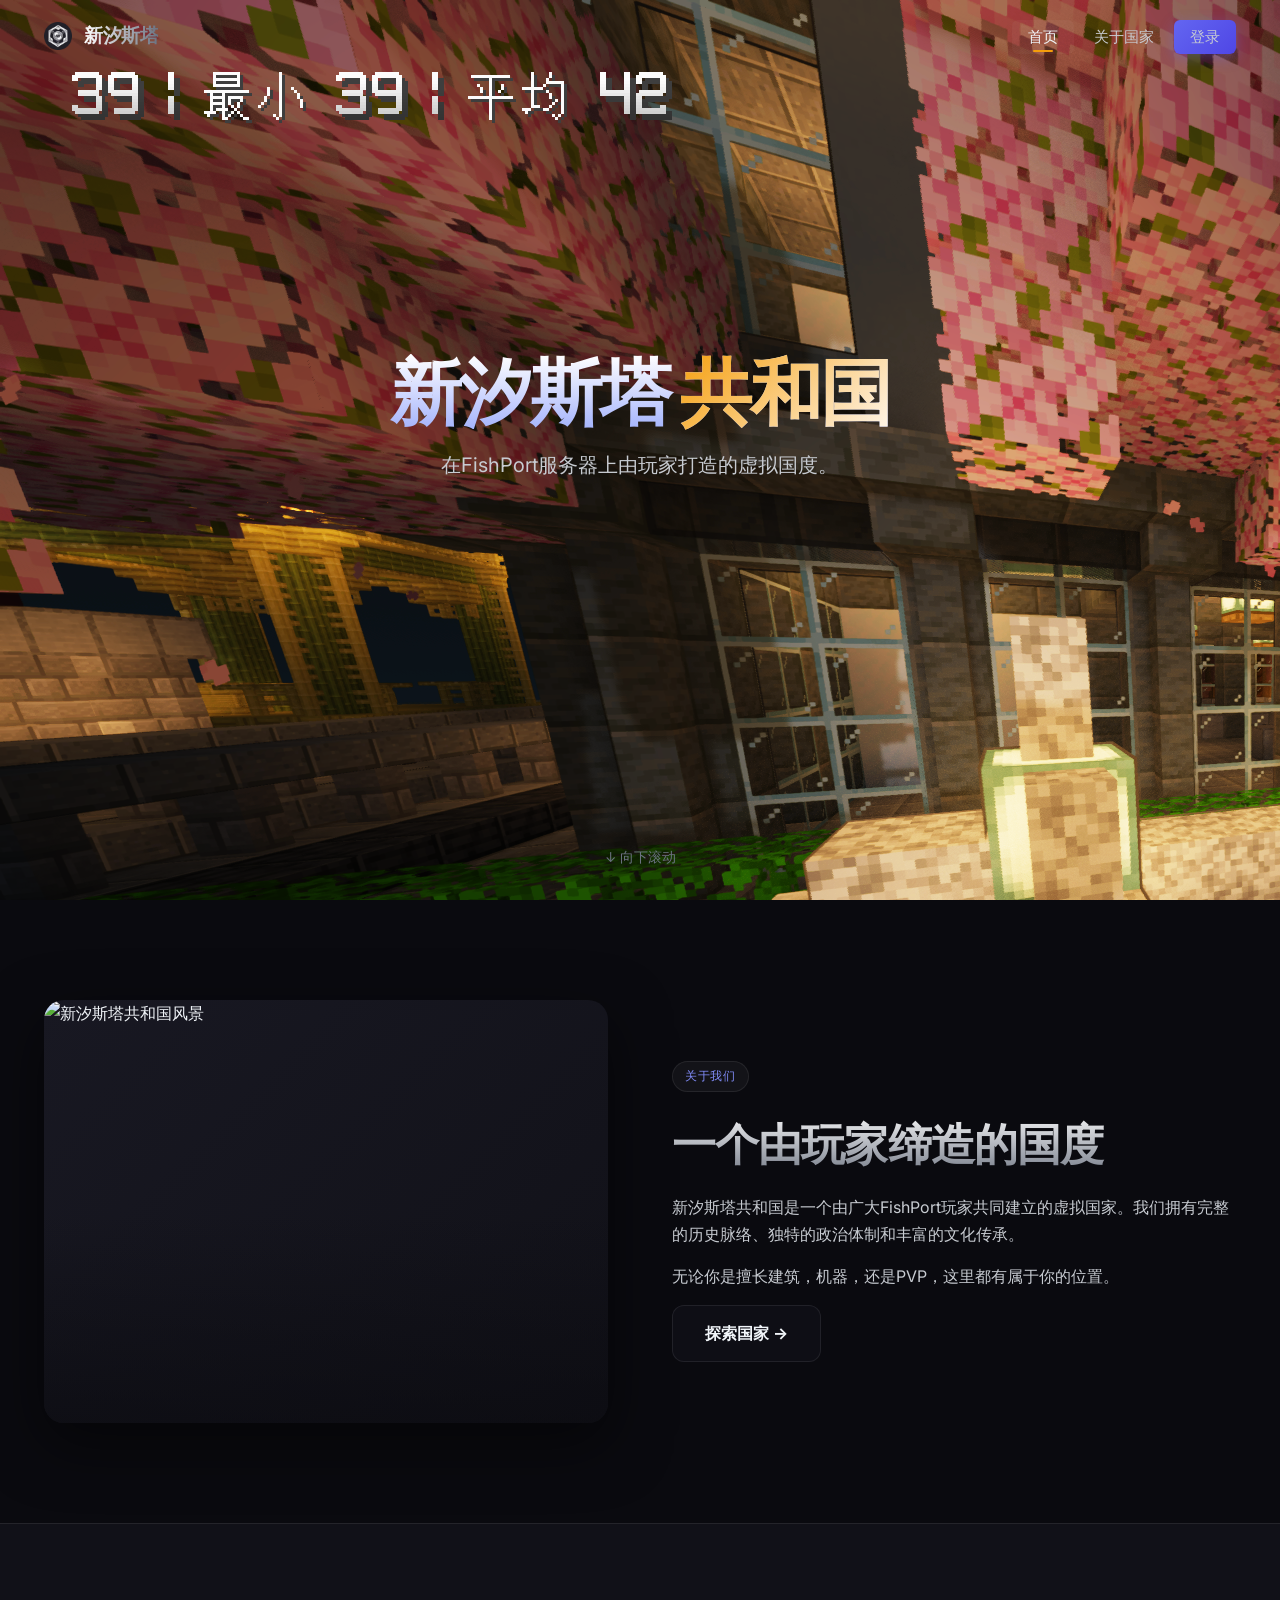
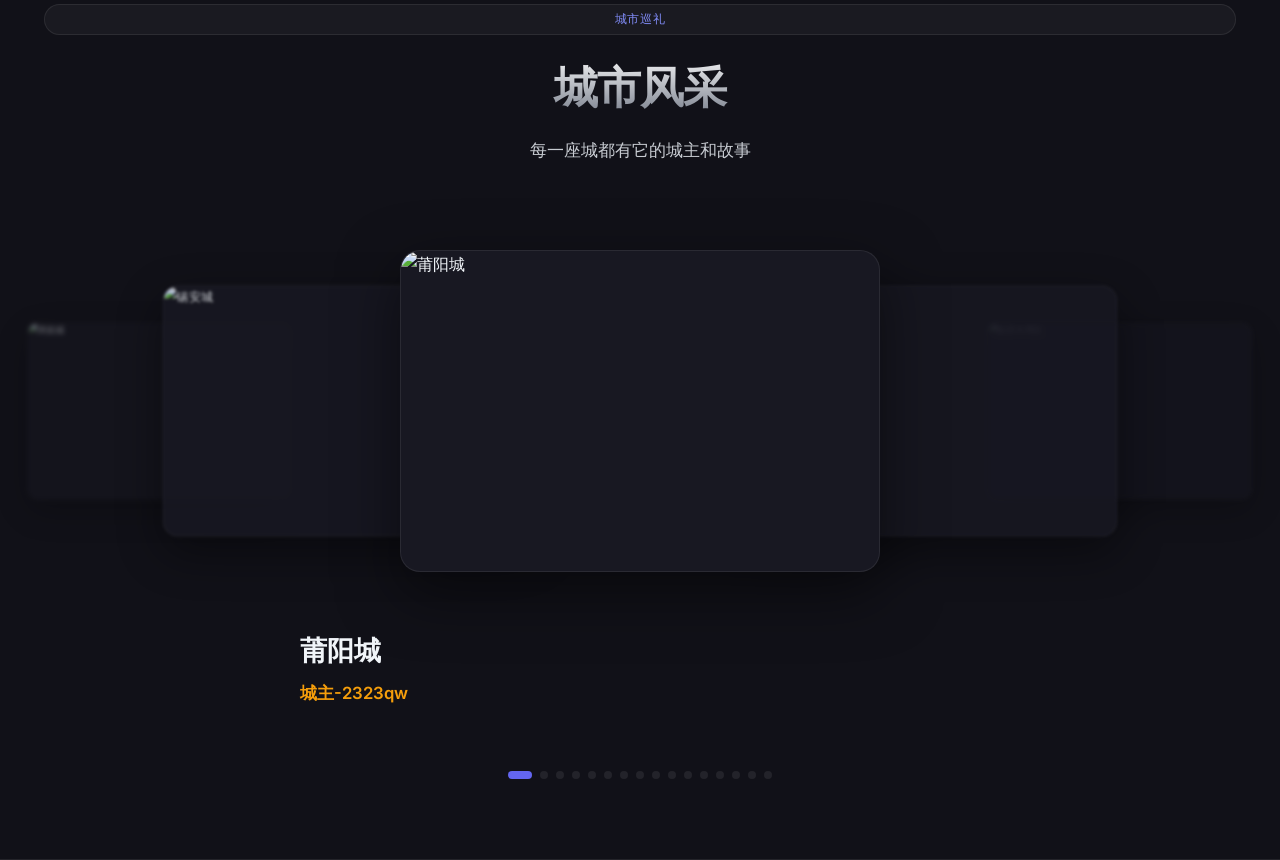
==== commit d4028ae2: "UPLOAD 7" ====
--- a/index.html
+++ b/index.html
@@ -23,7 +23,7 @@
       <ul class="nav-menu">
         <li><a href="index.html">首页</a></li>
         <li><a href="about.html">关于国家</a></li>
-        <li><a href="login.html" class="nav-cta">登录</a></li>
+        <li><a href="login.html" id="navAuth" class="nav-cta">登录</a></li>
       </ul>
       <button class="nav-toggle" aria-label="菜单">☰</button>
     </div>
@@ -319,5 +319,6 @@
   resetCityTimer();
   </script>
 
+  <script src="assets/js/main.js?v=2"></script>
 </body>
 </html>
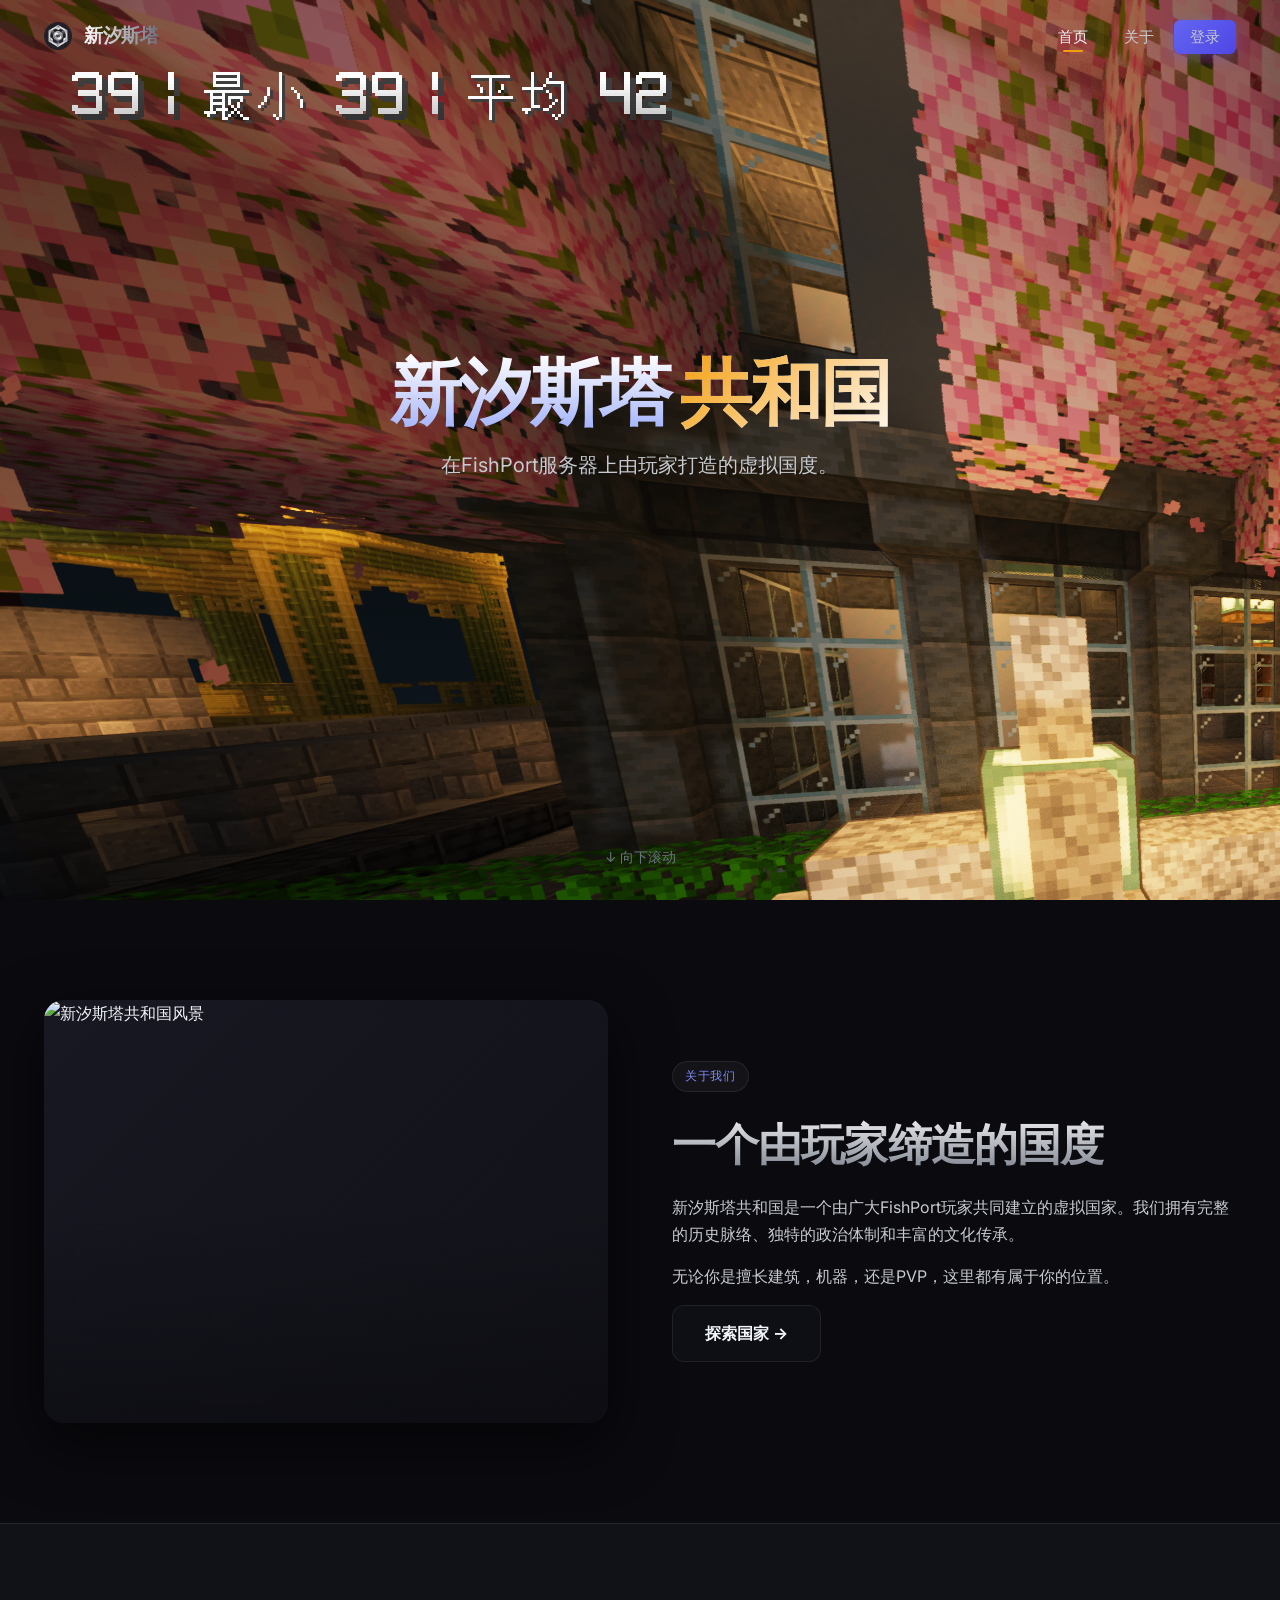
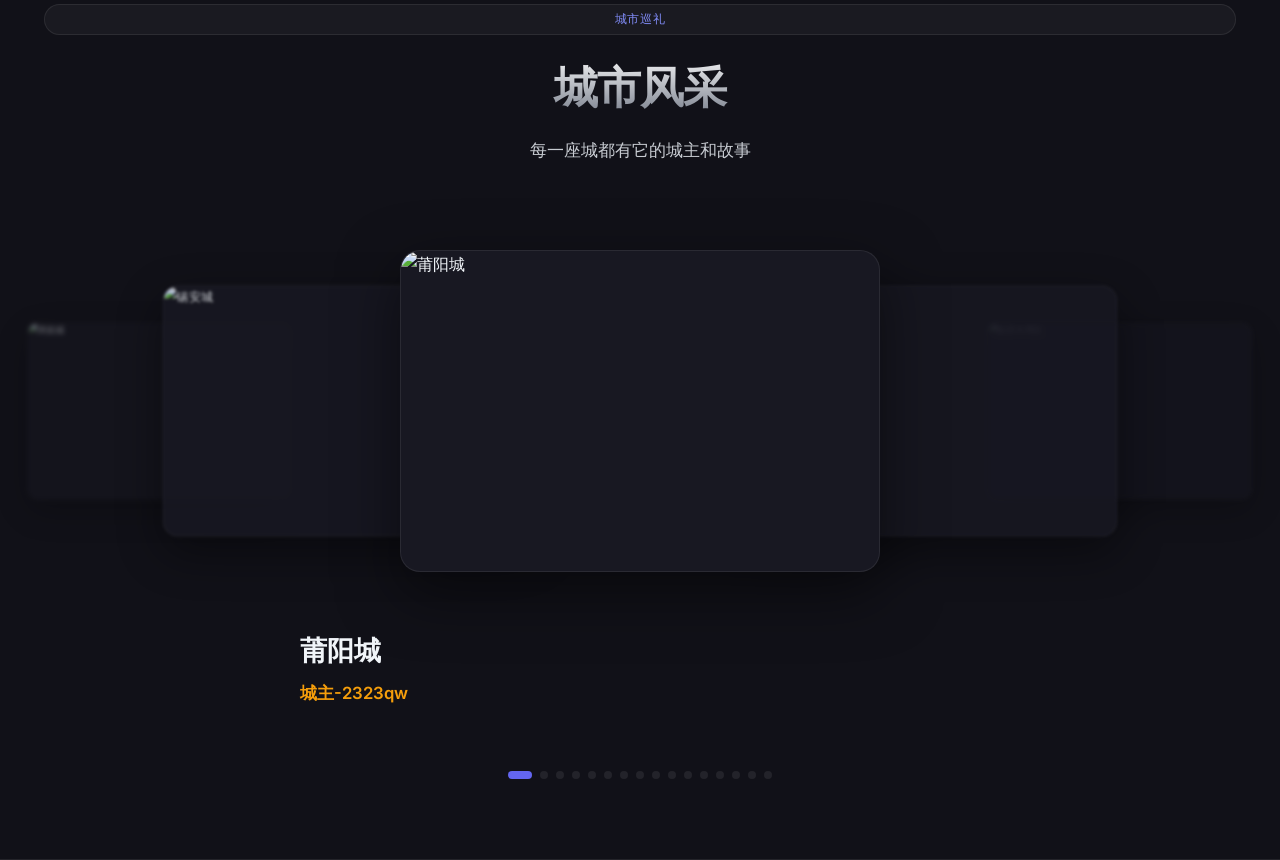
==== commit 8d1e04f6: "UPLOAD 8 修改了导航栏的文本" ====
--- a/index.html
+++ b/index.html
@@ -22,7 +22,7 @@
       </a>
       <ul class="nav-menu">
         <li><a href="index.html">首页</a></li>
-        <li><a href="about.html">关于国家</a></li>
+        <li><a href="about.html">关于</a></li>
         <li><a href="login.html" id="navAuth" class="nav-cta">登录</a></li>
       </ul>
       <button class="nav-toggle" aria-label="菜单">☰</button>
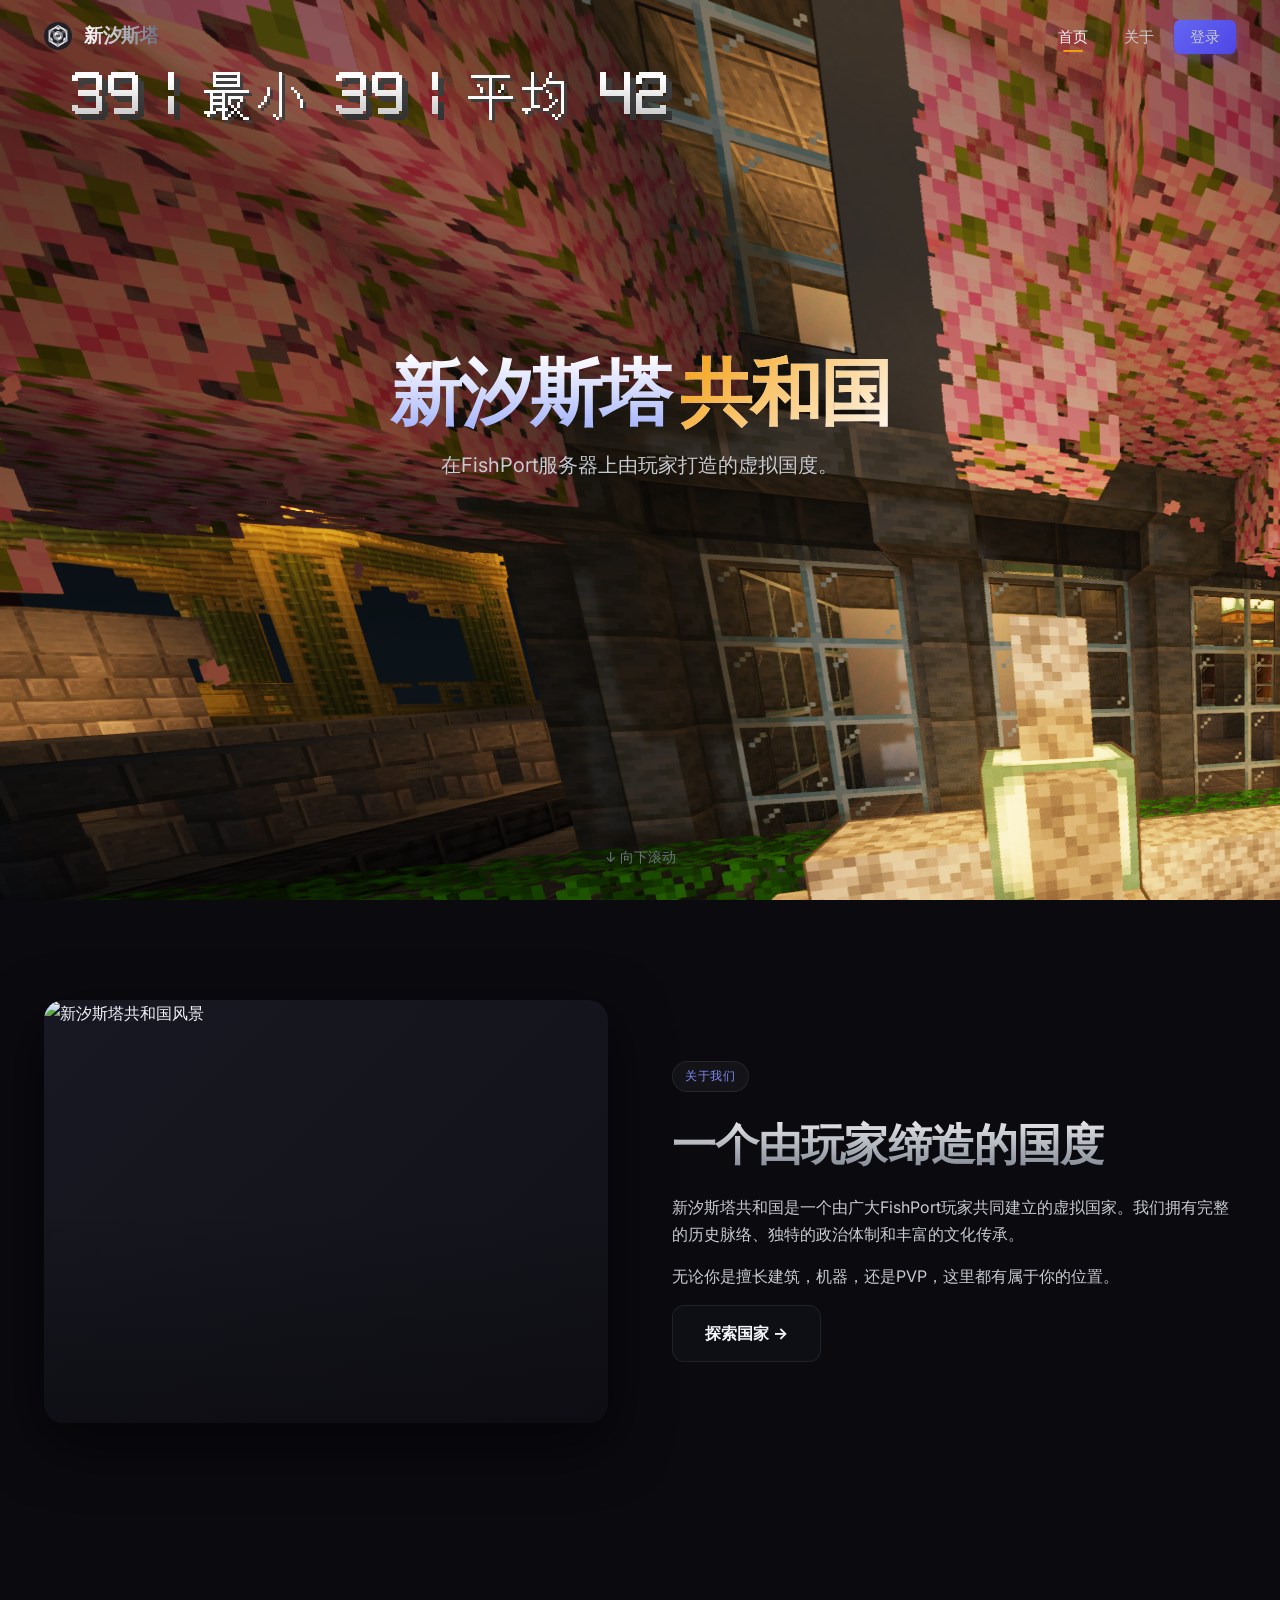
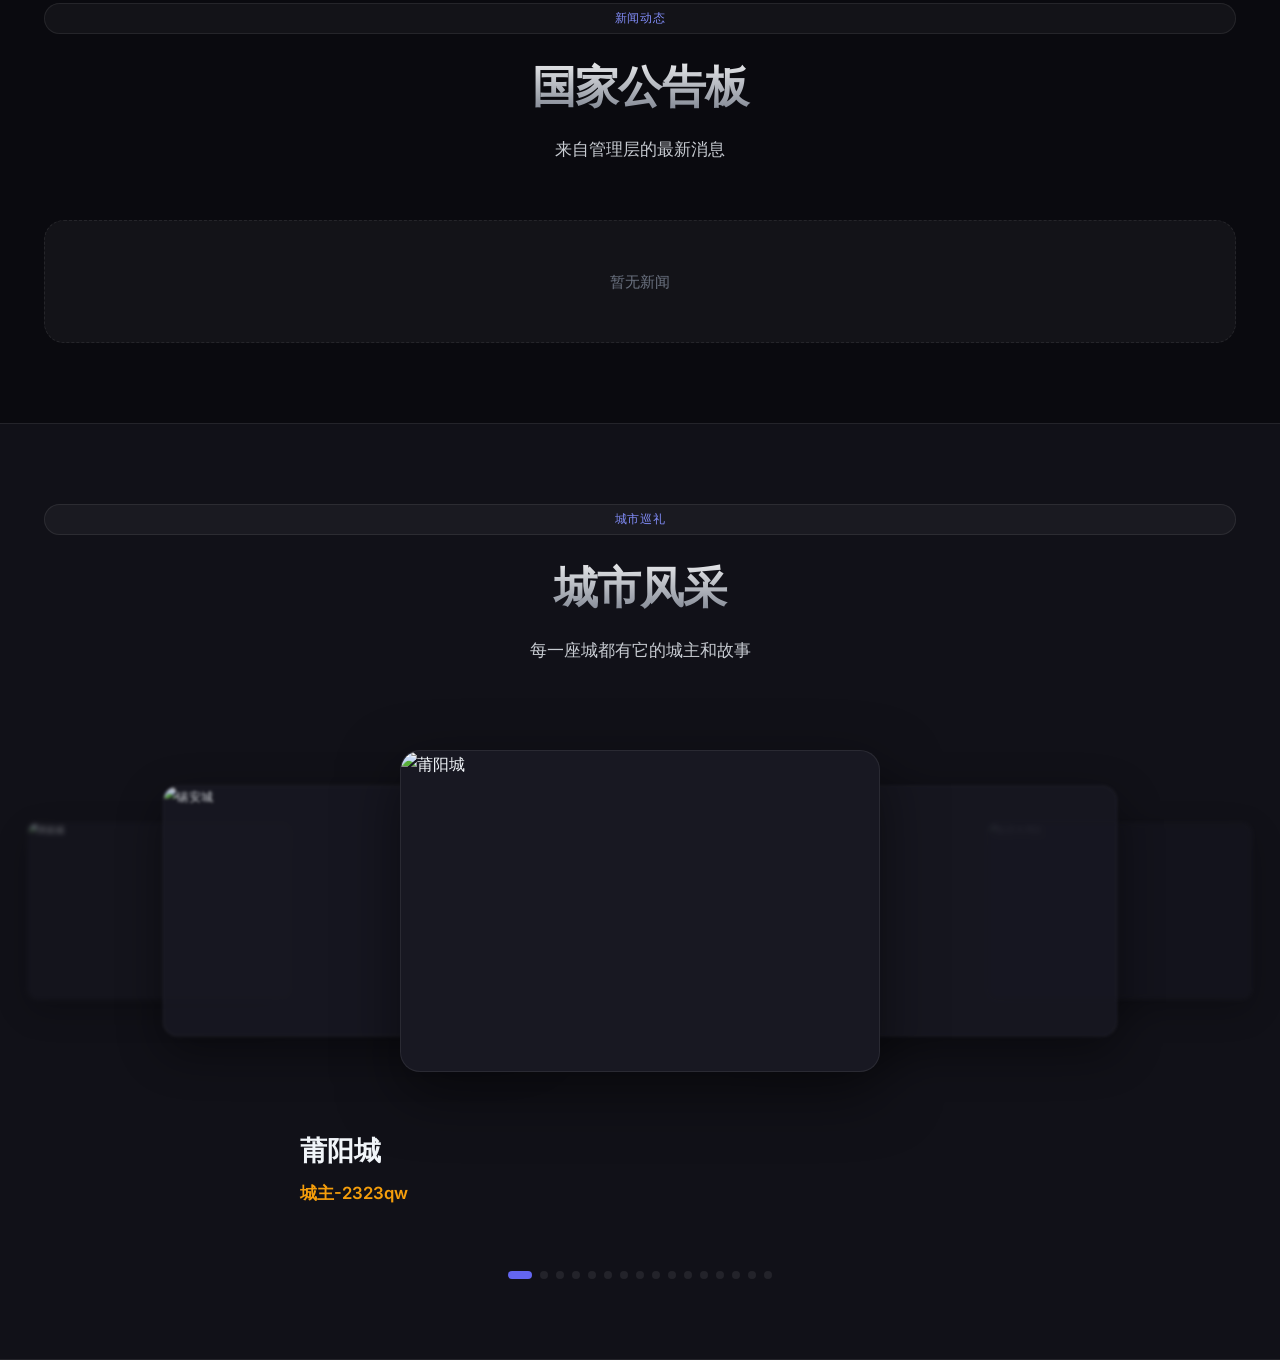
==== commit 07bce811: "UPLOAD 9 index 添加了新闻" ====
--- a/index.html
+++ b/index.html
@@ -56,6 +56,72 @@
       </div>
     </div>
   </section>
+
+  <!-- ===== 新闻动态 ===== -->
+  <section id="news-section" style="padding: 80px 0;">
+    <div class="container">
+      <span class="section-tag" style="display:block; text-align:center;">新闻动态</span>
+      <h2 class="section-title">国家公告板</h2>
+      <p class="section-subtitle">来自管理层的最新消息</p>
+      <div id="newsList" class="news-grid">
+        <div class="news-empty">暂无新闻</div>
+      </div>
+    </div>
+  </section>
+
+  <style>
+  .news-grid{display:grid;grid-template-columns:repeat(auto-fit,minmax(300px,1fr));gap:20px;margin-top:8px;}
+  .news-card{
+    background:var(--glass);backdrop-filter:blur(12px);
+    border:1px solid var(--border);border-radius:var(--radius-lg);
+    padding:26px 24px;position:relative;overflow:hidden;
+    transition:transform .3s cubic-bezier(.4,0,.2,1),box-shadow .3s,border-color .3s;
+  }
+  .news-card:hover{transform:translateY(-4px);box-shadow:var(--shadow-lg);border-color:var(--border-hover);}
+  .news-card::before{
+    content:'';position:absolute;top:0;left:0;right:0;height:3px;
+    background:linear-gradient(90deg,var(--primary),var(--accent));
+  }
+  .news-date{
+    display:inline-flex;align-items:center;gap:6px;
+    font-size:.78rem;color:var(--text-muted);margin-bottom:10px;
+  }
+  .news-title{font-size:1.15rem;font-weight:800;color:var(--text);margin-bottom:10px;line-height:1.4;}
+  .news-content{font-size:.92rem;color:var(--text-2);line-height:1.7;white-space:pre-wrap;word-break:break-word;}
+  .news-author{
+    margin-top:14px;padding-top:12px;border-top:1px solid var(--border);
+    font-size:.8rem;color:var(--accent);font-weight:600;
+  }
+  .news-empty{
+    grid-column:1/-1;text-align:center;padding:48px 20px;
+    color:var(--text-muted);font-size:.95rem;
+    background:var(--surface);border:1px dashed var(--border);border-radius:var(--radius-lg);
+  }
+  </style>
+
+  <script>
+  (function loadNews(){
+    const API = 'https://api.newsistar.com';
+    fetch(API + '/api/news?limit=6')
+      .then(r => r.ok ? r.json() : null)
+      .then(r => {
+        if (!r || !r.data || !r.data.length) return; // 无新闻保持占位
+        document.getElementById('newsList').innerHTML = r.data.map(n => `
+          <article class="news-card">
+            <div class="news-date">🕐 ${new Date(n.created_at * 1000).toLocaleDateString('zh-CN', {year:'numeric',month:'long',day:'numeric'})}</div>
+            <h3 class="news-title"></h3>
+            <div class="news-content"></div>
+            <div class="news-author">发布者：${n.author}</div>
+          </article>`).join('');
+        // 安全填充文本（防XSS）
+        document.querySelectorAll('.news-card').forEach((card, i) => {
+          card.querySelector('.news-title').textContent = r.data[i].title;
+          card.querySelector('.news-content').textContent = r.data[i].content;
+        });
+      })
+      .catch(() => {}); // 网络失败保持"暂无新闻"
+  })();
+  </script>
 
   <!-- ===== 城市轮播 ===== -->
   <section style="background: var(--bg-2); border-top: 1px solid var(--border); border-bottom: 1px solid var(--border); padding: 80px 0;">
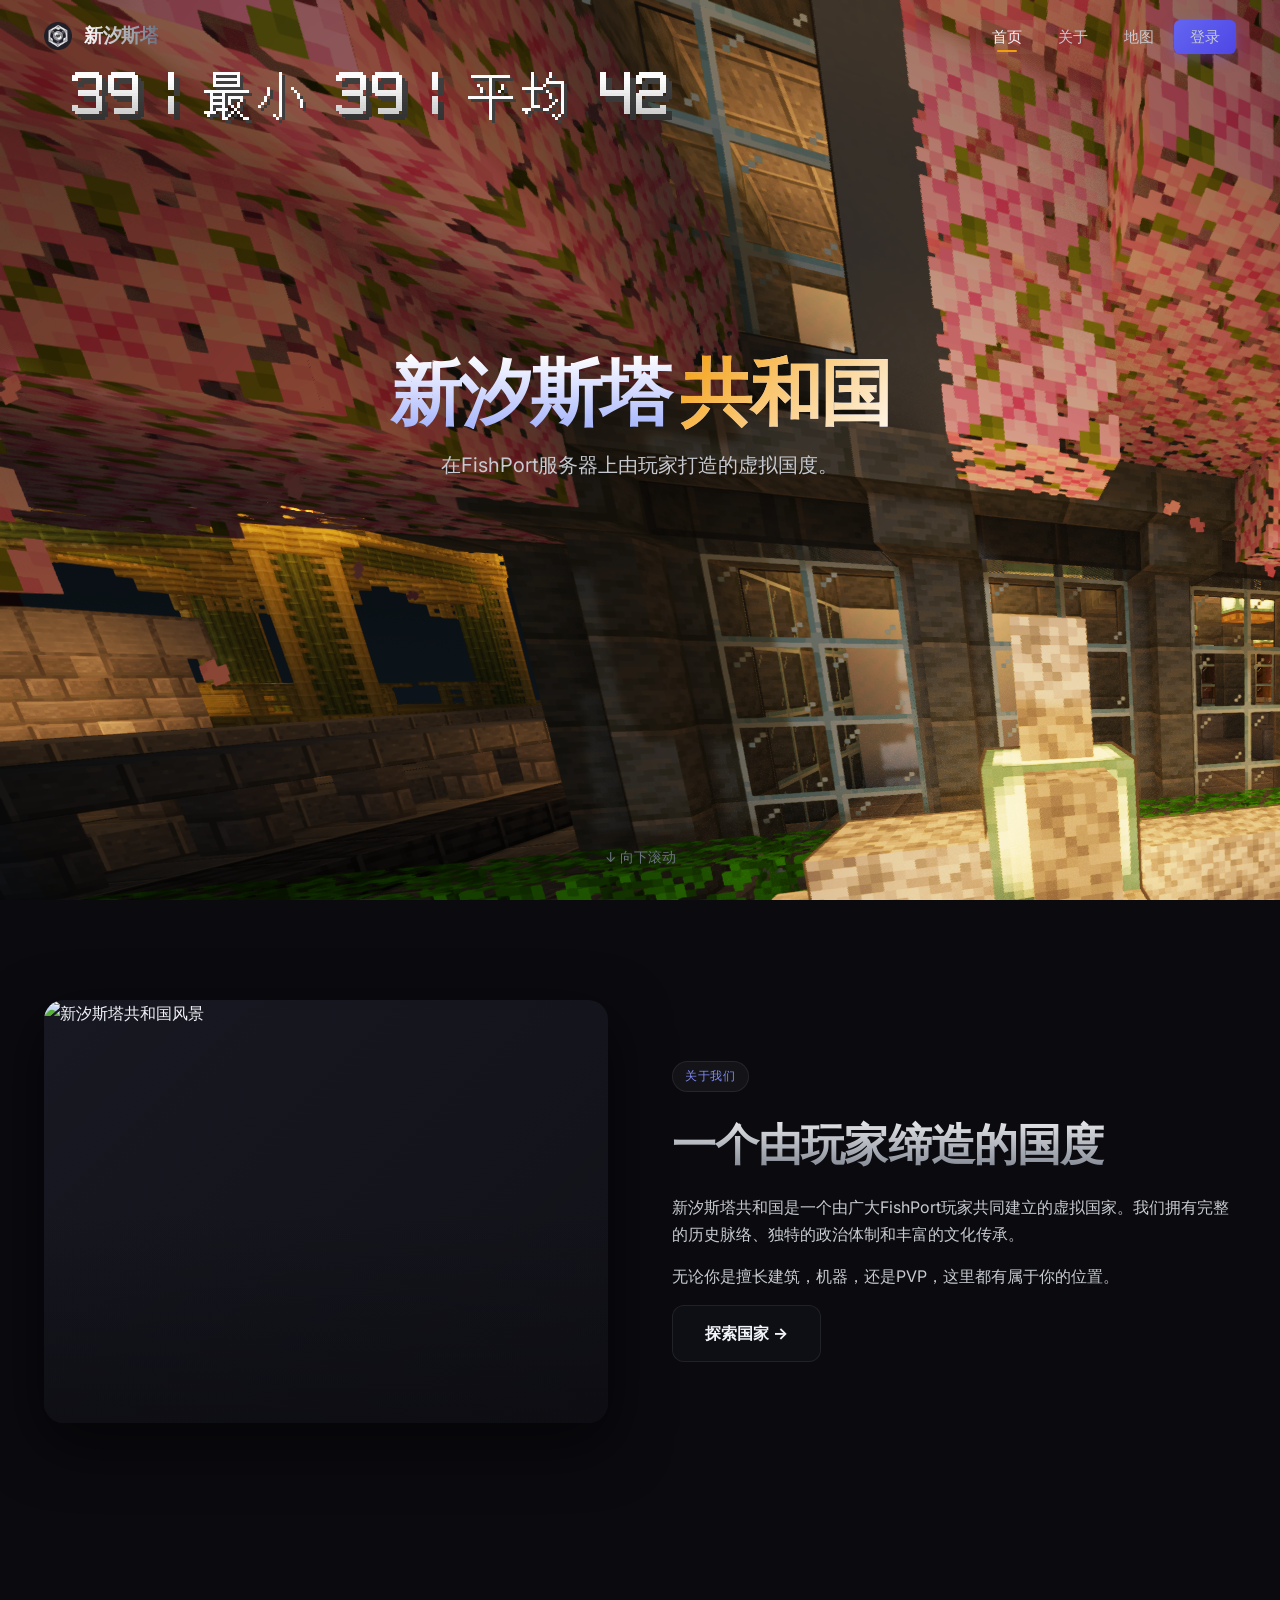
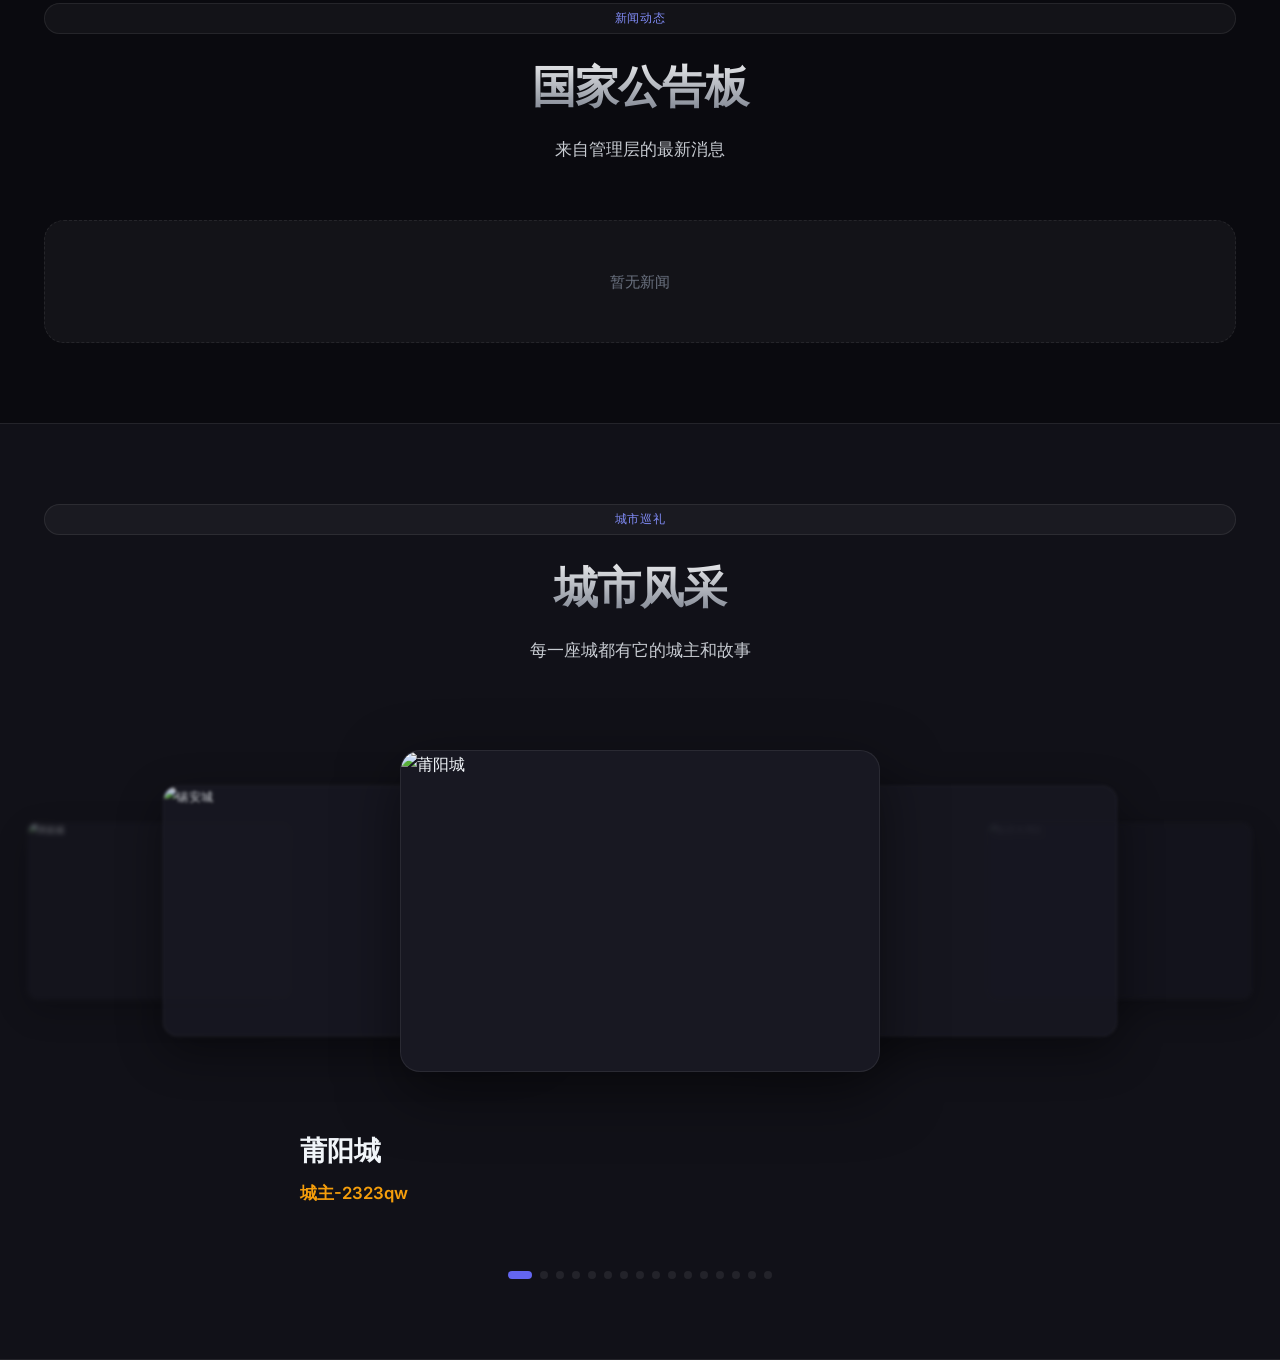
==== commit f9fbe083: "UPLOAD 11 Pre1 map- 添加了地图页" ====
--- a/index.html
+++ b/index.html
@@ -23,6 +23,7 @@
       <ul class="nav-menu">
         <li><a href="index.html">首页</a></li>
         <li><a href="about.html">关于</a></li>
+        <li><a href="map.html">地图</a></li>
         <li><a href="login.html" id="navAuth" class="nav-cta">登录</a></li>
       </ul>
       <button class="nav-toggle" aria-label="菜单">☰</button>
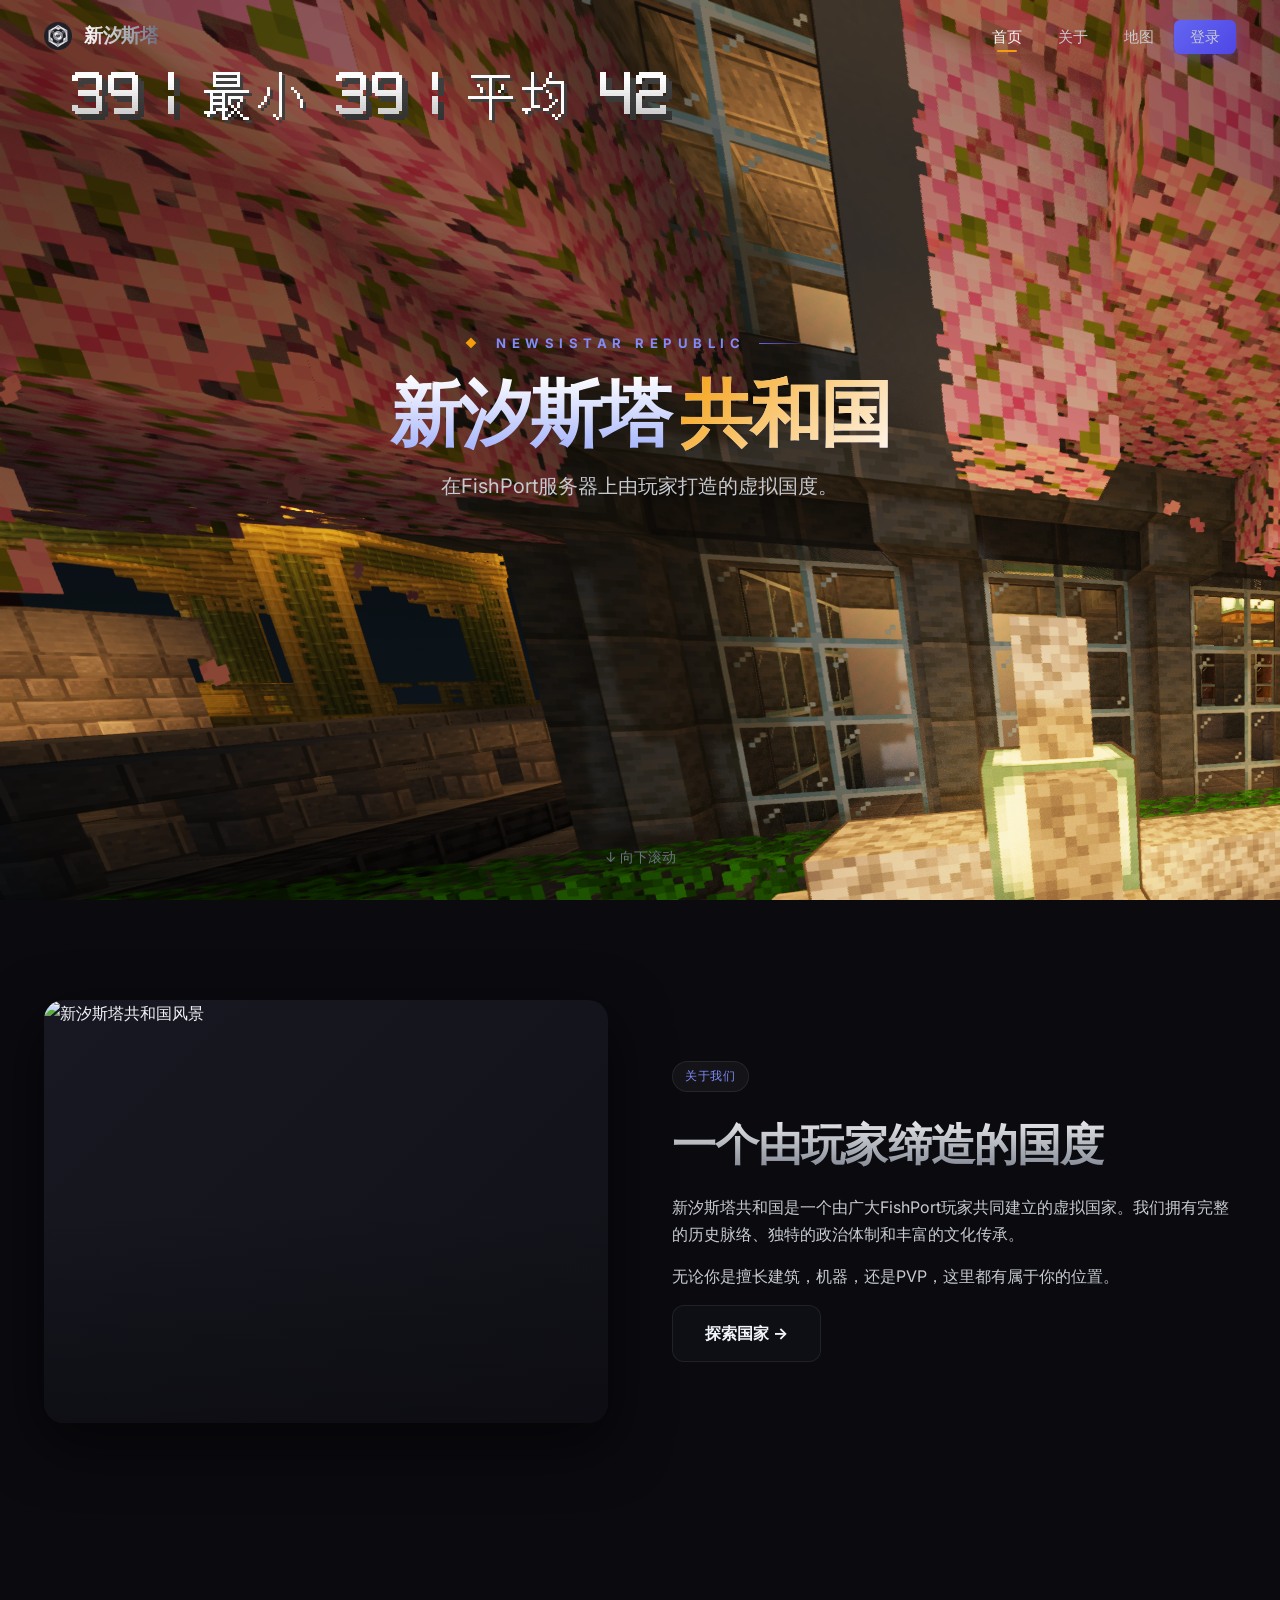
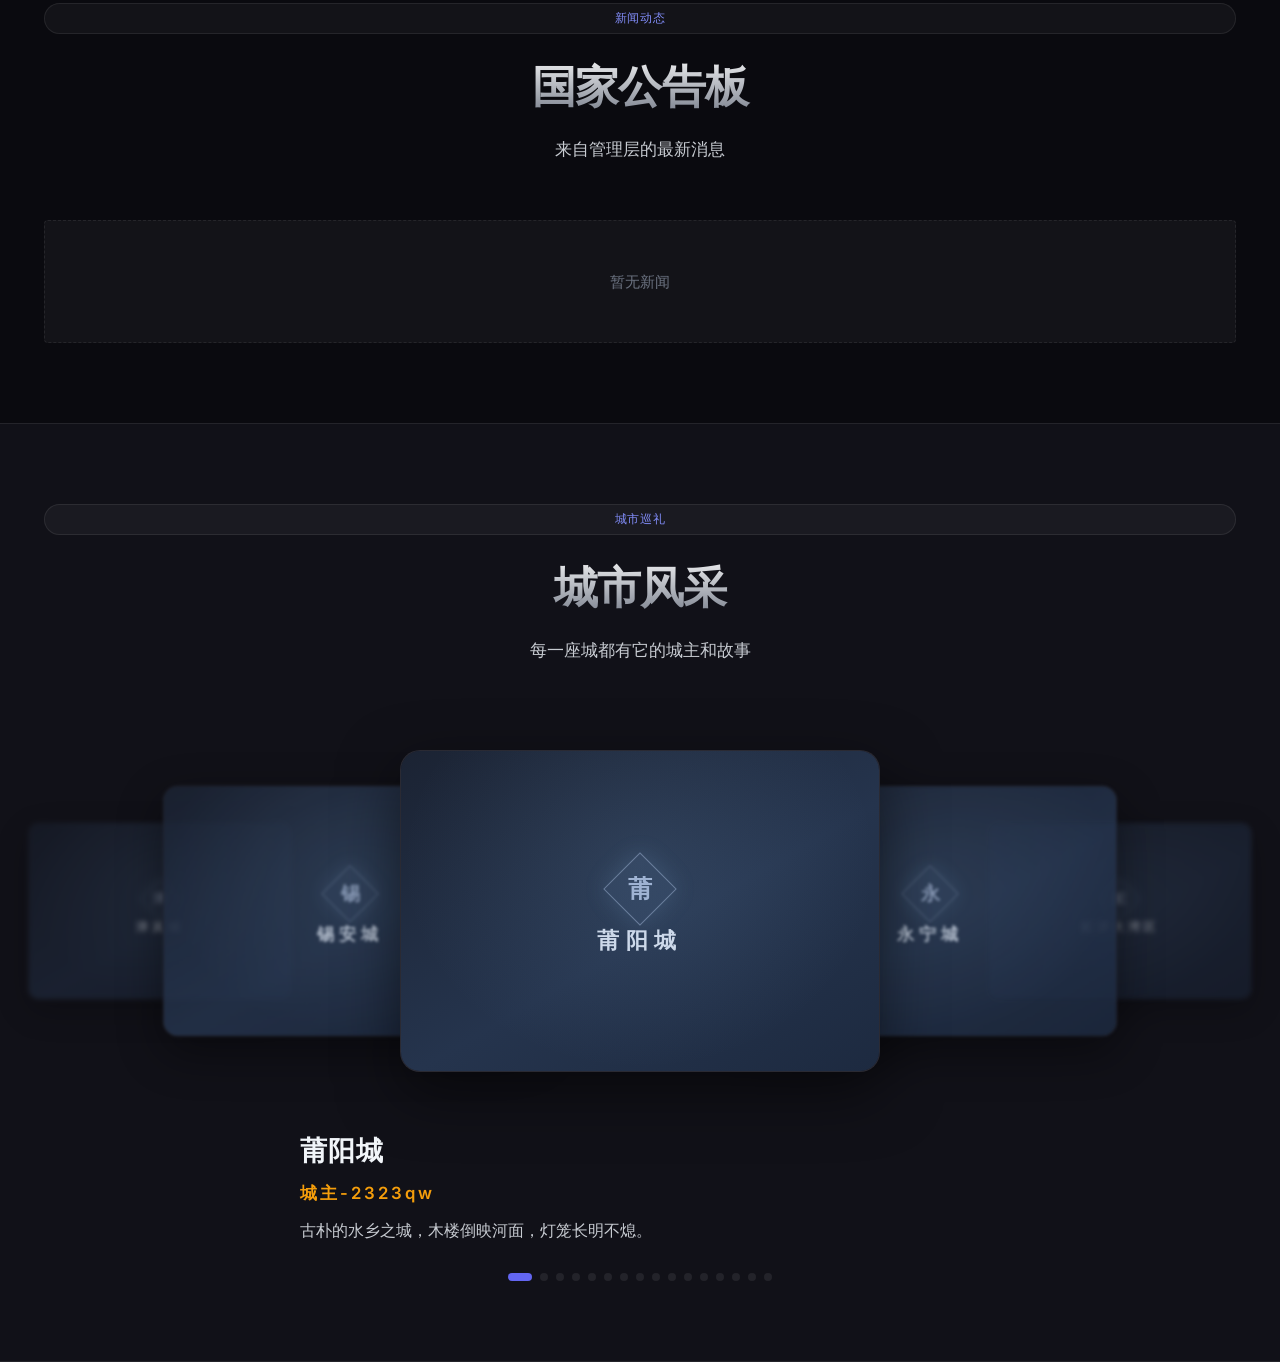
==== commit 953df864: "UPLOAD 11 Pre6 all- UI更新" ====
--- a/index.html
+++ b/index.html
@@ -11,6 +11,7 @@
   <link rel="stylesheet" href="assets/css/style.css">
   <link rel="icon" href="/favicon.ico" type="image/x-icon">
   <link rel="apple-touch-icon" href="/favicon.ico">
+  <link rel="stylesheet" href="assets/css/ark-ui.css">
 </head>
 <body>
 
@@ -33,6 +34,11 @@
   <section class="hero">
     <div class="hero-bg" style="background-image: url('home.png');"></div> <!-- 首页头图为home.png -->
     <div class="hero-content">
+      <div class="hero-en">
+        <span class="hero-en-mark">◆</span>
+        <span class="hero-en-txt">NEWSISTAR&nbsp;REPUBLIC</span>
+        <span class="hero-en-line"></span>
+      </div>
       <h1>新汐斯塔 <span class="accent">共和国</span></h1>
       <p>在FishPort服务器上由玩家打造的虚拟国度。</p>
       <div class="hero-actions">
@@ -40,6 +46,17 @@
     </div>
     <div class="hero-scroll">↓ 向下滚动</div>
   </section>
+
+  <!-- ===== BREAKING NEWS 公告条（最新公告，方舟式） ===== -->
+  <div id="breakingBar" class="breaking" style="display:none">
+    <div class="container breaking-in">
+      <div class="breaking-tag">◆ BREAKING<br>NEWS</div>
+      <div class="breaking-body">
+        <span class="breaking-date" id="breakingDate"></span>
+        <span class="breaking-title" id="breakingTitle"></span>
+      </div>
+    </div>
+  </div>
 
   <section>
     <div class="container">
@@ -71,60 +88,120 @@
   </section>
 
   <style>
-  .news-grid{display:grid;grid-template-columns:repeat(auto-fit,minmax(300px,1fr));gap:20px;margin-top:8px;}
-  .news-card{
-    background:var(--glass);backdrop-filter:blur(12px);
-    border:1px solid var(--border);border-radius:var(--radius-lg);
-    padding:26px 24px;position:relative;overflow:hidden;
-    transition:transform .3s cubic-bezier(.4,0,.2,1),box-shadow .3s,border-color .3s;
-  }
-  .news-card:hover{transform:translateY(-4px);box-shadow:var(--shadow-lg);border-color:var(--border-hover);}
-  .news-card::before{
-    content:'';position:absolute;top:0;left:0;right:0;height:3px;
-    background:linear-gradient(90deg,var(--primary),var(--accent));
-  }
-  .news-date{
-    display:inline-flex;align-items:center;gap:6px;
-    font-size:.78rem;color:var(--text-muted);margin-bottom:10px;
-  }
-  .news-title{font-size:1.15rem;font-weight:800;color:var(--text);margin-bottom:10px;line-height:1.4;}
-  .news-content{font-size:.92rem;color:var(--text-2);line-height:1.7;white-space:pre-wrap;word-break:break-word;}
-  .news-author{
-    margin-top:14px;padding-top:12px;border-top:1px solid var(--border);
-    font-size:.8rem;color:var(--accent);font-weight:600;
-  }
+  .news-grid{display:block;margin-top:8px;}
+  /* 方舟式公告行 */
+  .news-row{
+    display:flex;flex-wrap:wrap;align-items:center;gap:16px;
+    padding:15px 20px;margin-top:6px;
+    border:1px solid var(--border);border-radius:3px;
+    background:var(--surface);cursor:pointer;
+    transition:border-color .2s,background-color .2s,transform .2s;
+    clip-path:polygon(10px 0,100% 0,calc(100% - 10px) 100%,0 100%);
+  }
+  .news-row:hover{border-color:var(--border-hover);background:var(--surface-hover);transform:translateX(4px);}
+  .news-row-tag{
+    flex-shrink:0;padding:3px 10px;font-size:.72rem;font-weight:700;letter-spacing:.14em;
+    color:#dfe9f5;background:linear-gradient(135deg,#2c3d57,#1c2737);
+    border:1px solid rgba(140,180,225,.35);
+  }
+  .news-row-date{flex-shrink:0;color:var(--primary-light);font-family:ui-monospace,SFMono-Regular,monospace;font-size:.82rem;letter-spacing:.04em;}
+  .news-row-title{flex:1;font-size:.98rem;font-weight:600;color:var(--text);margin:0;overflow:hidden;text-overflow:ellipsis;white-space:nowrap;}
+  .news-row-arrow{color:var(--primary-light);opacity:.6;flex-shrink:0;transition:transform .2s;}
+  /* 展开的正文区（JS 精确 max-height + 左侧滑入 + 淡入） */
+  .news-row-body{
+    flex-basis:100%;overflow:hidden;
+    max-height:0;opacity:0;
+    transform:translateX(-18px);
+    transition:max-height .4s cubic-bezier(.4,0,.2,1),opacity .3s ease,transform .35s cubic-bezier(.4,0,.2,1);
+    font-size:.9rem;color:var(--text-2);line-height:1.75;
+  }
+  .news-row-inner{padding-top:10px;border-top:1px solid var(--border);}
+  .news-row-inner p{margin:0 0 8px;}
+  .news-row.open .news-row-body{opacity:1;transform:translateX(0);}
+  .news-row.open .news-row-arrow{transform:rotate(90deg);}
+  .news-row-author{color:var(--accent);font-size:.78rem;letter-spacing:.08em;}
+  .news-row-content{white-space:pre-wrap;word-break:break-word;}
   .news-empty{
-    grid-column:1/-1;text-align:center;padding:48px 20px;
+    text-align:center;padding:48px 20px;
     color:var(--text-muted);font-size:.95rem;
-    background:var(--surface);border:1px dashed var(--border);border-radius:var(--radius-lg);
-  }
+    background:var(--surface);border:1px dashed var(--border);border-radius:4px;
+  }
+  /* BREAKING NEWS 公告条 */
+  .breaking{background:rgba(13,17,25,.92);border-top:1px solid var(--border);border-bottom:1px solid var(--border);}
+  .breaking-in{display:flex;align-items:stretch;min-height:62px;}
+  .breaking-tag{
+    display:flex;flex-direction:column;justify-content:center;align-items:center;
+    padding:0 22px;background:linear-gradient(135deg,#25344d,#1a2537);
+    color:#dfe9f5;font-weight:800;font-size:.76rem;line-height:1.3;letter-spacing:.16em;
+    clip-path:polygon(0 0,100% 0,calc(100% - 14px) 100%,0 100%);
+    border-right:1px solid rgba(140,180,225,.3);flex-shrink:0;
+  }
+  .breaking-body{display:flex;align-items:center;gap:18px;padding:0 22px;flex:1;min-width:0;}
+  .breaking-date{color:var(--primary-light);font-family:ui-monospace,SFMono-Regular,monospace;font-size:.85rem;white-space:nowrap;}
+  .breaking-title{color:var(--text);font-weight:700;overflow:hidden;text-overflow:ellipsis;white-space:nowrap;}
+  /* Hero 英文大标签 */
+  .hero-en{display:flex;align-items:center;justify-content:center;gap:14px;margin-bottom:20px;
+    color:var(--primary-light);font-weight:700;letter-spacing:.42em;font-size:.82rem;}
+  .hero-en-mark{color:var(--accent);font-size:.7rem;}
+  .hero-en-line{width:56px;height:1px;background:linear-gradient(90deg,var(--primary),transparent);}
   </style>
 
   <script>
   (function loadNews(){
     const API = 'https://api.newsistar.com';
-    fetch(API + '/api/news?limit=6')
+    const arkDate = ts => {
+      const d = new Date(ts * 1000);
+      const p = n => String(n).padStart(2, '0');
+      return d.getFullYear() + ' // ' + p(d.getMonth() + 1) + ' / ' + p(d.getDate());
+    };
+    // 首页只显示最近 3 条，其余保留在后端（后续新闻页用同一 API 展示全部）
+    fetch(API + '/api/news?limit=3')
       .then(r => r.ok ? r.json() : null)
       .then(r => {
         if (!r || !r.data || !r.data.length) return; // 无新闻保持占位
-        document.getElementById('newsList').innerHTML = r.data.map(n => `
-          <article class="news-card">
-            <div class="news-date">🕐 ${new Date(n.created_at * 1000).toLocaleDateString('zh-CN', {year:'numeric',month:'long',day:'numeric'})}</div>
-            <h3 class="news-title"></h3>
-            <div class="news-content"></div>
-            <div class="news-author">发布者：${n.author}</div>
-          </article>`).join('');
+        const list = r.data;
+        // BREAKING NEWS 条：取最新一条
+        document.getElementById('breakingBar').style.display = 'block';
+        document.getElementById('breakingDate').textContent = arkDate(list[0].created_at);
+        document.getElementById('breakingTitle').textContent = list[0].title;
+        // 公告列表（分类 + 方舟日期 + 标题，点击展开正文）
+         document.getElementById('newsList').innerHTML = list.map((n, i) => `
+           <article class="news-row">
+             <span class="news-row-tag">公告</span>
+             <span class="news-row-date">${arkDate(n.created_at)}</span>
+             <h3 class="news-row-title"></h3>
+             <span class="news-row-arrow">→</span>
+             <div class="news-row-body">
+                <div class="news-row-inner">
+                  <p class="news-row-content"></p>
+                  <div class="news-row-author">发布者：</div>
+                </div>
+              </div>
+           </article>`).join('');
         // 安全填充文本（防XSS）
-        document.querySelectorAll('.news-card').forEach((card, i) => {
-          card.querySelector('.news-title').textContent = r.data[i].title;
-          card.querySelector('.news-content').textContent = r.data[i].content;
+        document.querySelectorAll('.news-row-title').forEach((el, i) => { el.textContent = list[i].title; });
+        document.querySelectorAll('.news-row-content').forEach((el, i) => { el.textContent = list[i].content; });
+        document.querySelectorAll('.news-row-author').forEach((el, i) => { el.textContent += list[i].author; });
+        // 点击展开/收起正文（JS 精确测高驱动动画）
+        document.querySelectorAll('.news-row').forEach(row => {
+          const body = row.querySelector('.news-row-body');
+          row.addEventListener('click', () => {
+            const opening = !row.classList.contains('open');
+            if (opening) {
+              row.classList.add('open');
+              body.style.maxHeight = body.scrollHeight + 'px';
+            } else {
+              body.style.maxHeight = '0px';
+              row.classList.remove('open');
+            }
+          });
         });
       })
       .catch(() => {}); // 网络失败保持"暂无新闻"
   })();
   </script>
 
-  <!-- ===== 城市轮播 ===== -->
+  <!-- ===== 城市轮播（真实截图优先，无截图显示城市名占位，不使用 AI 图） ===== -->
   <section style="background: var(--bg-2); border-top: 1px solid var(--border); border-bottom: 1px solid var(--border); padding: 80px 0;">
     <div class="container">
       <span class="section-tag" style="display:block; text-align:center;">城市巡礼</span>
@@ -151,7 +228,24 @@
     border:1px solid var(--border);background:var(--bg-3);
     box-shadow:var(--shadow-lg);opacity:0;pointer-events:none;cursor:pointer;
   }
-  .city-card img{width:100%;height:320px;object-fit:cover;display:block;}
+  /* 城市缩略：真实截图显示在占位之上；无图时显示渐变 + 城名 */
+  .city-thumb{position:relative;width:100%;height:320px;overflow:hidden;
+    background:linear-gradient(150deg,#1b2333 0%,#25344d 55%,#1d2a40 100%);}
+  .city-thumb img{position:absolute;inset:0;width:100%;height:100%;object-fit:cover;display:block;}
+  .city-fallback{
+    position:absolute;inset:0;display:flex;flex-direction:column;
+    align-items:center;justify-content:center;gap:8px;
+    background:radial-gradient(ellipse at 50% 35%,rgba(127,168,212,.14),transparent 70%);
+  }
+  .city-fallback .mk{
+    width:52px;height:52px;display:flex;align-items:center;justify-content:center;
+    border:1px solid rgba(159,179,211,.5);transform:rotate(45deg);
+    font-size:1.5rem;font-weight:800;color:#9fb3d3;background:rgba(127,168,212,.08);
+    box-shadow:0 0 24px rgba(127,168,212,.2);
+  }
+  .city-fallback .mk span{transform:rotate(-45deg);}
+  .city-fallback .nm{font-size:1.35rem;font-weight:800;letter-spacing:.3em;color:#cdd9ea;}
+  .city-card img.off{display:none;}
 
   /* 当前居中卡片 */
   .city-card.is-center{left:50%;transform:translate(-50%,-50%) scale(1);opacity:1;z-index:10;pointer-events:auto;filter:none;}
@@ -171,8 +265,8 @@
     transition:opacity .35s ease;max-width:680px;margin:0 auto;
   }
   .city-info-panel.fading{opacity:0;}
-  .city-title{font-size:1.7rem;font-weight:800;color:var(--text);}
-  .city-lord{margin-top:6px;font-size:1.05rem;color:var(--accent);font-weight:600;}
+  .city-title{font-size:1.7rem;font-weight:800;color:var(--text);letter-spacing:.03em;}
+  .city-lord{margin-top:6px;font-size:1.05rem;color:var(--accent);font-weight:600;letter-spacing:.18em;}
   .city-desc{margin-top:10px;color:var(--text-2);line-height:1.7;font-size:1rem;}
 
   .city-dots{display:flex;justify-content:center;gap:8px;margin-top:20px;flex-wrap:wrap;}
@@ -183,7 +277,7 @@
     #cityshow{max-width:100%;padding:0 16px;}
     .city-stage{height:280px;}
     .city-card{width:300px;}
-    .city-card img{height:200px;}
+    .city-thumb{height:200px;}
     .city-card.is-center{transform:translate(-50%,-50%) scale(1);}
     .city-card.is-left1{transform:translate(calc(-50% - 190px),-50%) scale(.6);}
     .city-card.is-right1{transform:translate(calc(-50% + 190px),-50%) scale(.6);}
@@ -194,107 +288,26 @@
   </style>
 
   <script>
-    let CITIES;
-    CITIES = [
-      {
-        name: "莆阳城",
-        lord: "2323qw",
-        img: "Minecraft%20style%20ancient%20Chinese%20riverside%20city%2C%20wooden%20pagodas%2C%20lanterns%20reflecting%20on%20water%2C%20warm%20evening%20light%2C%20cinematic",
-        desc: "古朴的水乡之城，木楼倒映河面，灯笼长明不熄。"
-      },
-      {
-        name: "永宁城",
-        lord: "yao2233",
-        img: "Minecraft%20style%20grand%20stone%20citadel%20on%20plains%2C%20tall%20watchtowers%2C%20banner%20flags%2C%20defensive%20walls%2C%20golden%20hour",
-        desc: "平原上的永久要塞，高墙永守，安宁无虞。"
-      },
-      {
-        name: "鮀济大湾区",
-        lord: "tychen",
-        img: "Minecraft%20style%20modern%20coastal%20megacity%20skyline%2C%20skyscrapers%2C%20harbor%20cranes%2C%20neon%20lights%2C%20night%20view%2C%20futuristic",
-        desc: "蛇济湾畔的繁华都市群，贸易与科技交汇之地。"
-      },
-      {
-        name: "琉球首里城",
-        lord: "tpoak",
-        img: "Minecraft%20style%20Okinawan%20castle%20on%20hill%2C%20red%20roofs%2C%20tropical%20palms%2C%20ocean%20view%2C%20sunset%2C%20serene",
-        desc: "海岛山丘上的琉球古王城，红瓦绿椰，碧海蓝天。"
-      },
-      {
-        name: "安西自由城",
-        lord: "sun123321",
-        img: "Minecraft%20style%20desert%20oasis%20trading%20city%2C%20sandstone%20buildings%2C%20market%20stalls%2C%20camels%2C%20palm%20trees%2C%20warm%20sun",
-        desc: "大漠绿洲中的自由商贸城，八方商旅汇聚之所。"
-      },
-      {
-        name: "阿穆尔生命制药公司",
-        lord: "HinzaG",
-        img: "Minecraft%20style%20futuristic%20pharma%20lab%20complex%2C%20glowing%20green%20tubes%2C%20glass%20domes%2C%20potion%20brewing%2C%20science%20facility",
-        desc: "以生命科学为核心的制药巨头总部， potions 与药剂的生产中心。"
-      },
-      {
-        name: "断荒城",
-        lord: "cyr20041009",
-        img: "Minecraft%20style%20frontier%20outpost%20in%20badlands%2C%20mesa%20plateau%2C%20rough%20wooden%20fort%2C%20dusty%20wasteland%2C%20harsh%20sun",
-        desc: "荒原尽头的前哨之城，断壁残垣中铸就新生。"
-      },
-      {
-        name: "新北自治区",
-        lord: "opzc",
-        img: "Minecraft%20style%20snowy%20taiga%20settlement%2C%20spruce%20log%20cabins%2C%20frozen%20river%2C%20northern%20lights%2C%20cozy%20smoke",
-        desc: "北境针叶林中的自治聚落，冰雪与炉火共存。"
-      },
-      {
-        name: "闽海城",
-        lord: "yueyuezia",
-        img: "Minecraft%20style%20coastal%20Chinese%20fishing%20city%2C%20terraced%20houses%2C%20fishing%20boats%2C%20sea%20breeze%2C%20morning%20mist%2C%20peaceful",
-        desc: "面朝大海的渔港之城，晨雾中千帆竞发。"
-      },
-      {
-        name: "潮汐城",
-        lord: "lucas",
-        img: "Minecraft%20style%20medieval%20coastal%20city%20at%20sunset%2C%20harbor%20with%20ships%2C%20tides%20and%20golden%20light%2C%20cinematic",
-        desc: "临海而建，潮汐涨落间见证商贸繁华的港口之城。"
-      },
-      {
-        name: "晋泉",
-        lord: "Achillesrtydy",
-        img: "Minecraft%20style%20ancient%20spring%20city%2C%20stone%20fountains%2C%20clear%20water%20channels%2C%20old%20town%20alleys%2C%20peaceful%20courtyard",
-        desc: "泉水潺潺的古城，石渠穿巷，清流绕户。"
-      },
-      {
-        name: "闽州城",
-        lord: "ZBook",
-        img: "Minecraft%20style%20walled%20Chinese%20provincial%20capital%2C%20grand%20gates%2C%20tile%20roofs%2C%20busy%20streets%2C%20bustling%20market",
-        desc: "闽地州府，城墙巍峨，市井繁华。"
-      },
-      {
-        name: "福宁城",
-        lord: "tomato",
-        img: "Minecraft%20style%20fortified%20hilltop%20town%2C%20stone%20walls%2C%20watch%20fires%2C%20valley%20below%2C%20defensive%20keep%2C%20dusk",
-        desc: "山丘上的宁静堡垒，守望山谷的据点。"
-      },
-      {
-        name: "熊孩子大联盟",
-        lord: "BVVD",
-        img: "Minecraft%20style%20chaotic%20colorful%20playground%20city%2C%20rainbow%20blocks%2C%20wild%20builds%2C%20prank%20machines%2C%20fun%20and%20messy%2C%20vibrant",
-        desc: "熊孩子们的乐园，混乱与创意并存的自由之地。"
-      },
-      {
-        name: "津岚城",
-        lord: "aKr_1437",
-        img: "Minecraft%20style%20misty%20mountain%20town%20with%20waterfalls%20and%20rivers%2C%20floating%20fog%2C%20lush%20green%20valley%2C%20serene",
-        desc: "山岚水雾环绕的水陆枢纽，渔歌与商船在此交织。"
-      },
-      {
-        name: "锡安城",
-        lord: "jingfeng553",
-        img: "Minecraft%20style%20holy%20city%20on%20mountain%2C%20white%20stone%20temples%2C%20golden%20light%20from%20heaven%2C%20sacred%20atmosphere%2C%20divine",
-        desc: "圣山之上的锡安圣城，白石神殿金光笼罩。"
-      }
+    // 城市数据：真实截图放 img/cities/城市名.png 即自动显示；无图时显示城徽占位（不使用 AI 生成图）
+    const CITIES = [
+      { name: "莆阳城", lord: "2323qw", desc: "古朴的水乡之城，木楼倒映河面，灯笼长明不熄。" },
+      { name: "永宁城", lord: "yao2233", desc: "平原上的永久要塞，高墙永守，安宁无虞。" },
+      { name: "鮀济大湾区", lord: "tychen", desc: "蛇济湾畔的繁华都市群，贸易与科技交汇之地。" },
+      { name: "琉球首里城", lord: "tpoak", desc: "海岛山丘上的琉球古王城，红瓦绿椰，碧海蓝天。" },
+      { name: "安西自由城", lord: "sun123321", desc: "大漠绿洲中的自由商贸城，八方商旅汇聚之所。" },
+      { name: "阿穆尔生命制药公司", lord: "HinzaG", desc: "以生命科学为核心的制药巨头总部，药剂与实验的生产中心。" },
+      { name: "断荒城", lord: "cyr20041009", desc: "荒原尽头的前哨之城，断壁残垣中铸就新生。" },
+      { name: "新北自治区", lord: "opzc", desc: "北境针叶林中的自治聚落，冰雪与炉火共存。" },
+      { name: "闽海城", lord: "yueyuezia", desc: "面朝大海的渔港之城，晨雾中千帆竞发。" },
+      { name: "潮汐城", lord: "lucas", desc: "临海而建，潮汐涨落间见证商贸繁华的港口之城。" },
+      { name: "晋泉", lord: "Achillesrtydy", desc: "泉水潺潺的古城，石渠穿巷，清流绕户。" },
+      { name: "闽州城", lord: "ZBook", desc: "闽地州府，城墙巍峨，市井繁华。" },
+      { name: "福宁城", lord: "tomato", desc: "山丘上的宁静堡垒，守望山谷的据点。" },
+      { name: "熊孩子大联盟", lord: "BVVD", desc: "熊孩子们的乐园，混乱与创意并存的自由之地。" },
+      { name: "津岚城", lord: "aKr_1437", desc: "山岚水雾环绕的水陆枢纽，渔歌与商船在此交织。" },
+      { name: "锡安城", lord: "jingfeng553", desc: "圣山之上的锡安圣城，白石神殿金光笼罩。" }
     ];
 
-  const IMG = "https://trae-api-cn.mchost.guru/api/ide/v1/text_to_image?prompt=";
   let cityIdx = 0, cityTimer = null;
 
   function buildCities(){
@@ -302,7 +315,10 @@
     const dots = document.getElementById('cityDots');
     stage.innerHTML = CITIES.map((c,i) => `
       <div class="city-card" data-idx="${i}">
-        <img src="${IMG}${c.img}&image_size=landscape_4_3" alt="${c.name}" loading="lazy">
+        <div class="city-thumb">
+          <img src="img/cities/${encodeURIComponent(c.name)}.png" alt="${c.name}" loading="lazy" onerror="this.classList.add('off')">
+          <div class="city-fallback"><div class="mk"><span>${c.name.charAt(0)}</span></div><div class="nm">${c.name}</div></div>
+        </div>
       </div>`).join('');
     dots.innerHTML = CITIES.map((_,i)=>`<button class="city-dot${i===0?' active':''}" onclick="cityGo(${i})" aria-label="城市${i+1}"></button>`).join('');
 
@@ -345,7 +361,8 @@
     setTimeout(() => {
       panel.innerHTML = `
         <div class="city-title">${c.name}</div>
-        <div class="city-lord">城主-${c.lord}</div>`;
+        <div class="city-lord">城主-${c.lord}</div>
+        <div class="city-desc">${c.desc}</div>`;
       panel.classList.remove('fading');
     }, 180);
   }
